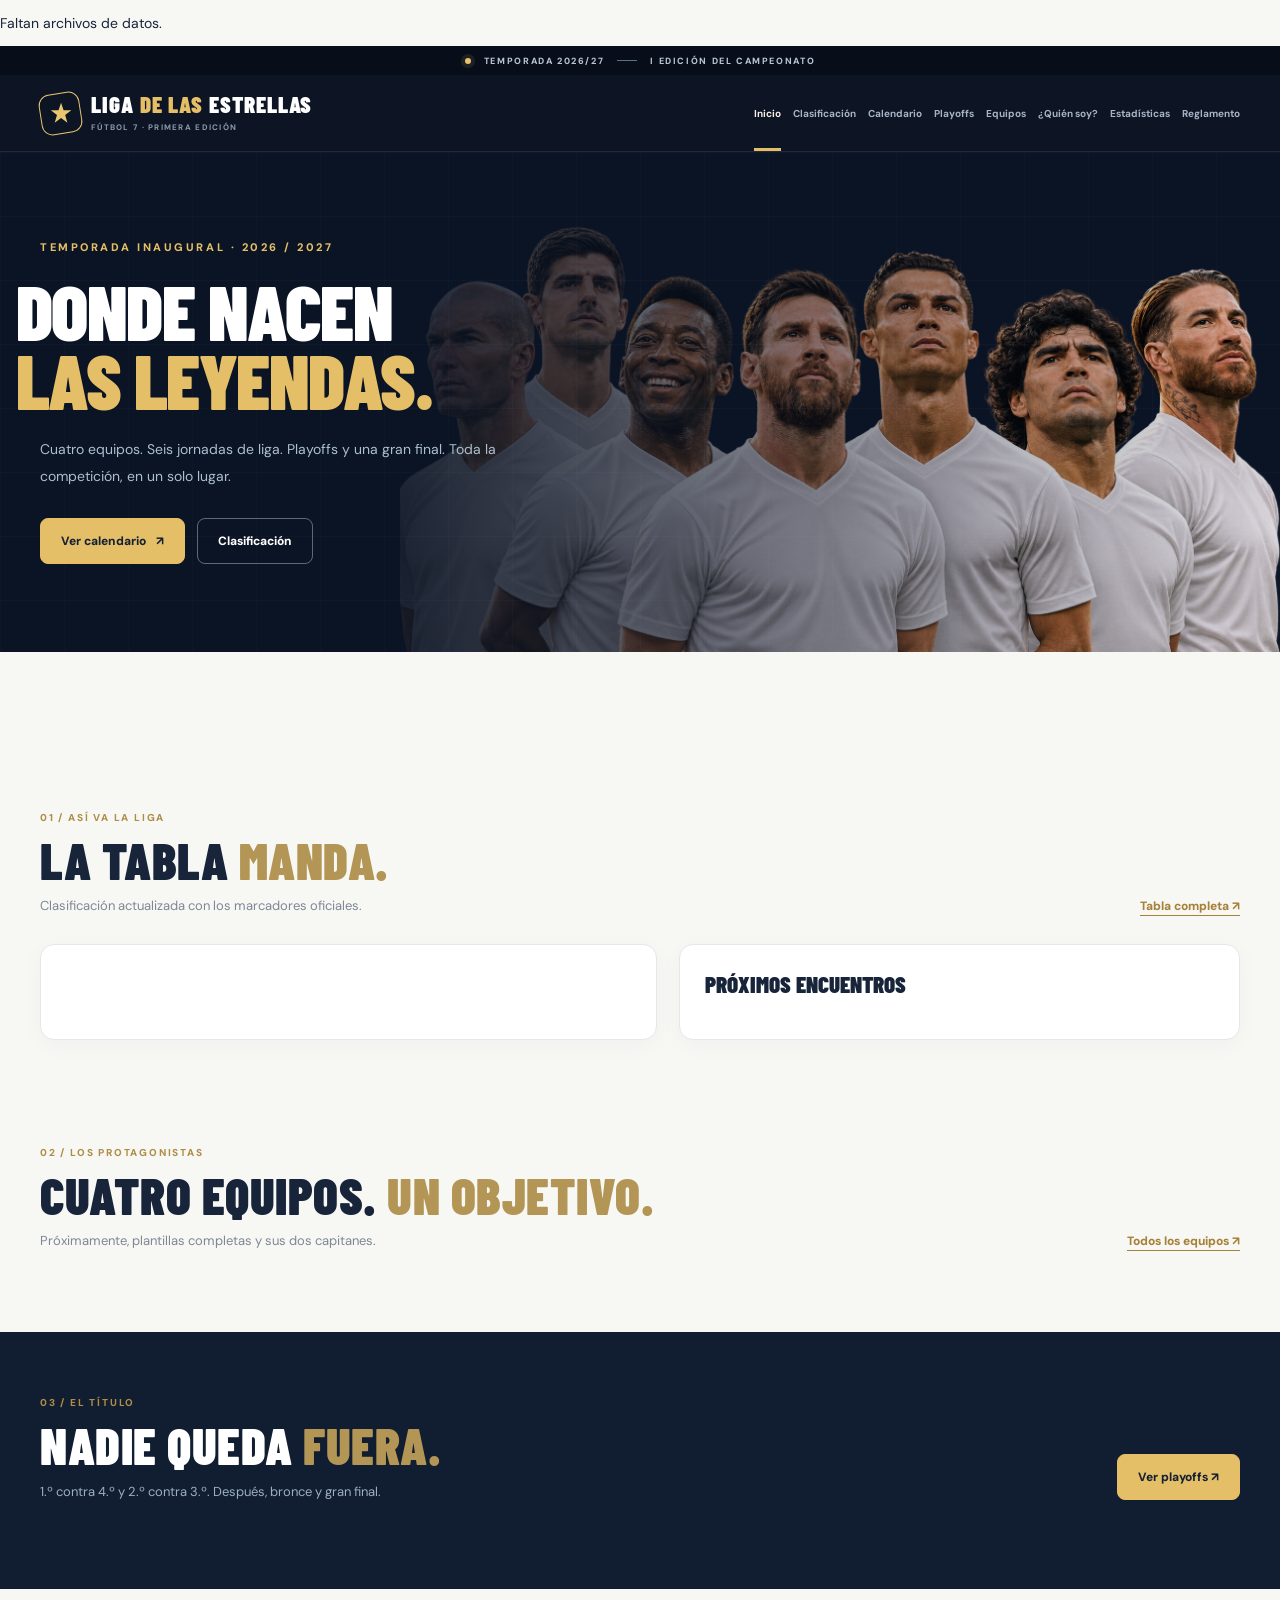
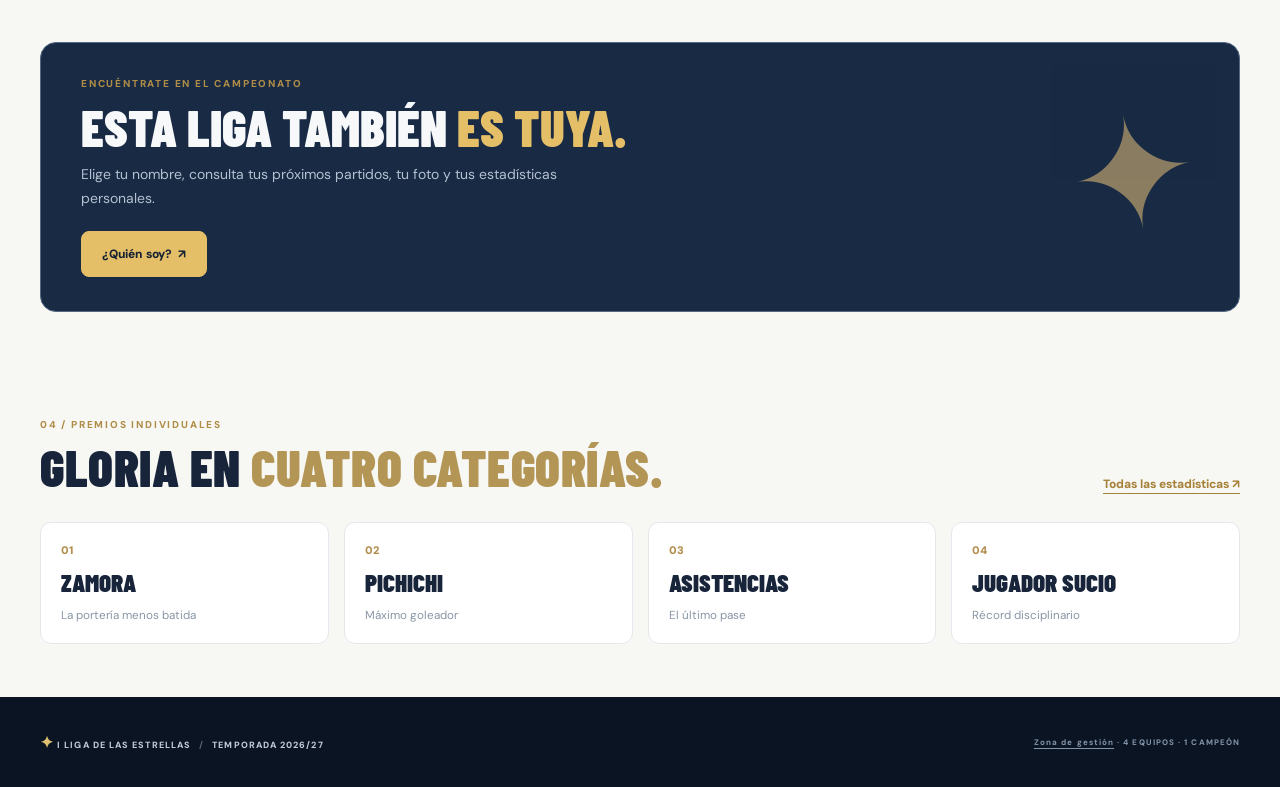
==== index.html @ 074c8b14 "Actualizar carga de datos en index.html" ====
<!doctype html>
<html lang="es">
<head>
<meta charset="utf-8"><meta name="viewport" content="width=device-width,initial-scale=1">
<meta name="theme-color" content="#0d1524">
<meta name="description" content="Web oficial de la I Liga de las Estrellas de fútbol 7. Calendario, clasificación, equipos, playoffs y estadísticas.">
<title>Inicio | I Liga de las Estrellas</title>
<link rel="icon" type="image/png" href="assets/favicon.png?v=1">
<link rel="apple-touch-icon" href="assets/favicon.png">
<link rel="preconnect" href="https://fonts.googleapis.com"><link rel="preconnect" href="https://fonts.gstatic.com" crossorigin>
<link href="https://fonts.googleapis.com/css2?family=Barlow+Condensed:wght@500;600;700;800;900&family=DM+Sans:wght@400;500;600;700;800&display=swap" rel="stylesheet">
<link rel="stylesheet" href="styles.css"><link rel="stylesheet" href="site.css">
<script src="data.js?v=datos-20261115-2" defer></script><script src="core.js" defer></script><script src="site.js" defer></script>
</head><body data-page="inicio">
<div class="announcement"><span class="pulse"></span> TEMPORADA 2026/27 <span class="announcement-line"></span> I EDICIÓN DEL CAMPEONATO</div>
<header class="site-header"><div class="container header-inner">
<a class="brand" href="index.html" aria-label="Inicio, I Liga de las Estrellas"><span class="brand-mark" aria-hidden="true"><svg viewBox="0 0 40 40"><path d="M20 3 23.9 14.2 35.8 14.5 26.3 21.7 29.8 33.4 20 26.4 10.2 33.4 13.7 21.7 4.2 14.5 16.1 14.2Z" fill="currentColor"/></svg></span><span class="brand-name">LIGA <em>DE LAS</em> ESTRELLAS<small>FÚTBOL 7 · PRIMERA EDICIÓN</small></span></a>
<nav class="nav nav-full" aria-label="Navegación principal"><a href="index.html" class="active" aria-current="page">Inicio</a><a href="liga.html">Clasificación</a><a href="calendario.html">Calendario</a><a href="playoffs.html">Playoffs</a><a href="equipos.html">Equipos</a><a href="quien-soy.html">¿Quién soy?</a><a href="estadisticas.html">Estadísticas</a><a href="reglamento.html">Reglamento</a></nav>
<button class="mobile-menu-btn" id="menu-toggle" aria-label="Abrir menú" aria-expanded="false" type="button">☰</button>
</div><nav class="mobile-menu" id="mobile-menu" aria-label="Navegación móvil"><a href="index.html">Inicio</a><a href="liga.html">Clasificación</a><a href="calendario.html">Calendario</a><a href="playoffs.html">Playoffs</a><a href="equipos.html">Equipos</a><a href="quien-soy.html">¿Quién soy?</a><a href="estadisticas.html">Estadísticas</a><a href="reglamento.html">Reglamento</a></nav></header>
<main>
<section class="home-hero"><div class="container home-hero-inner"><div class="hero-content"><div class="hero-kicker">TEMPORADA INAUGURAL · 2026 / 2027</div><h1>DONDE NACEN<br><span>LAS LEYENDAS.</span></h1><p>Cuatro equipos. Seis jornadas de liga. Playoffs y una gran final. Toda la competición, en un solo lugar.</p><div class="hero-buttons"><a class="gold-button" href="calendario.html">Ver calendario <span>↗</span></a><a class="outline-button" href="liga.html">Clasificación</a></div></div><div class="hero-crest" aria-hidden="true"><span>✦</span><small>EST. 2026</small><strong>LIGA DE LAS<br>ESTRELLAS</strong></div></div></section>
<section class="container section-block"><div class="dashboard-stats" id="home-kpis"></div></section>
<section class="container section-block"><div class="section-heading"><div><span class="section-index">01 / ASÍ VA LA LIGA</span><h2>LA TABLA <em>MANDA.</em></h2><p>Clasificación actualizada con los marcadores oficiales.</p></div><a class="text-link" href="liga.html">Tabla completa ↗</a></div><div class="duo-grid"><article class="panel"><div id="home-standings"></div></article><article class="panel"><h3 class="panel-title">PRÓXIMOS ENCUENTROS</h3><div id="home-upcoming"></div></article></div></section>
<section class="container section-block"><div class="section-heading"><div><span class="section-index">02 / LOS PROTAGONISTAS</span><h2>CUATRO EQUIPOS. <em>UN OBJETIVO.</em></h2><p>Próximamente, plantillas completas y sus dos capitanes.</p></div><a class="text-link" href="equipos.html">Todos los equipos ↗</a></div><div class="team-grid" id="home-teams"></div></section>
<section class="dark-band"><div class="container"><div class="section-heading heading-light"><div><span class="section-index">03 / EL TÍTULO</span><h2>NADIE QUEDA <em>FUERA.</em></h2><p>1.º contra 4.º y 2.º contra 3.º. Después, bronce y gran final.</p></div><a class="gold-button" href="playoffs.html">Ver playoffs ↗</a></div><div id="home-playoffs"></div></div></section>
<section class="container section-block personal-cta-section"><div class="personal-cta"><div class="personal-cta-copy"><span class="section-index">ENCUÉNTRATE EN EL CAMPEONATO</span><h2>ESTA LIGA TAMBIÉN <em>ES TUYA.</em></h2><p>Elige tu nombre, consulta tus próximos partidos, tu foto y tus estadísticas personales.</p><a class="gold-button" href="quien-soy.html">¿Quién soy? &nbsp;↗</a></div><div class="personal-cta-star" aria-hidden="true">✦</div></div></section>
<section class="container section-block"><div class="section-heading"><div><span class="section-index">04 / PREMIOS INDIVIDUALES</span><h2>GLORIA EN <em>CUATRO CATEGORÍAS.</em></h2></div><a class="text-link" href="estadisticas.html">Todas las estadísticas ↗</a></div><div class="award-teasers"><a href="estadisticas.html#premios"><span>01</span><strong>ZAMORA</strong><small>La portería menos batida</small></a><a href="estadisticas.html#premios"><span>02</span><strong>PICHICHI</strong><small>Máximo goleador</small></a><a href="estadisticas.html#premios"><span>03</span><strong>ASISTENCIAS</strong><small>El último pase</small></a><a href="estadisticas.html#premios"><span>04</span><strong>JUGADOR SUCIO</strong><small>Récord disciplinario</small></a></div></section>
</main>
<footer class="footer"><div class="container footer-content"><div><span class="footer-star">✦</span> I LIGA DE LAS ESTRELLAS <span class="footer-separator">/</span> TEMPORADA 2026/27</div><span><a href="admin.html">Zona de gestión</a> · 4 EQUIPOS · 1 CAMPEÓN</span></div></footer>
</body></html>
---- styles.css ----
:root{--night:#0d1524;--night-2:#142137;--night-3:#1a2a43;--ink:#17243a;--muted:#76829a;--gold:#e5bf67;--gold-light:#f6d98f;--paper:#f7f7f4;--line:#e4e8ed;--cyan:#6ec5d7;--red:#e47770;--purple:#9c91d9;--green:#7ad0a1;--radius:14px}
*{box-sizing:border-box}html{scroll-behavior:smooth}body{margin:0;color:var(--ink);background:var(--paper);font-family:"DM Sans",Arial, sans-serif;font-size:14px;-webkit-font-smoothing:antialiased}a{color:inherit;text-decoration:none}button{font:inherit;cursor:pointer}button:focus-visible,a:focus-visible{outline:3px solid var(--gold);outline-offset:3px}.container{width:min(1200px,calc(100% - 64px));margin-inline:auto}.announcement{background:#080e19;color:#b9c5d3;letter-spacing:.18em;font-weight:800;text-align:center;font-size:9px;height:29px;display:flex;align-items:center;justify-content:center;gap:13px}.pulse{display:inline-block;width:6px;height:6px;background:#e7c270;border-radius:50%;box-shadow:0 0 0 4px #e7c27019}.announcement-line{display:inline-block;height:1px;width:20px;background:#607084}
.site-header{background:var(--night);color:white;border-bottom:1px solid #ffffff16}.header-inner{height:76px;display:flex;align-items:center;justify-content:space-between;gap:30px}.brand{display:flex;align-items:center;gap:10px;min-width:260px}.brand-mark{height:41px;width:41px;color:#e8c76e;border:1.5px solid #e8c76e;border-radius:11px;transform:rotate(-9deg);display:grid;place-items:center}.brand-mark svg{height:26px;width:26px;transform:rotate(9deg)}.brand-name{display:block;font-family:"Barlow Condensed",Impact,sans-serif;letter-spacing:.04em;font-size:23px;line-height:.85;font-weight:900}.brand-name em{color:var(--gold);font-style:normal}.brand-name small{display:block;margin-top:8px;color:#8b9aad;font:700 8px/1 "DM Sans",sans-serif;letter-spacing:.16em}.nav{display:flex;align-items:stretch;gap:28px;height:100%}.nav a{display:flex;align-items:center;position:relative;color:#a7b4c5;font-size:12px;font-weight:700}.nav a:hover,.nav a.active{color:#f7f1e6}.nav a.active:after{content:"";height:3px;background:var(--gold);position:absolute;bottom:0;left:0;right:0}.header-season{font:800 21px "Barlow Condensed",sans-serif;letter-spacing:.035em;border:1px solid #ffffff26;padding:7px 10px;color:white}.header-season span{color:var(--gold)}
.hero{position:relative;overflow:hidden;color:white;background:radial-gradient(ellipse at 79% 24%,#24436a 0%,transparent 39%),radial-gradient(ellipse at 18% 90%,#1b334e 0%,transparent 48%),linear-gradient(130deg,#0e1828 0%,#111e32 64%,#14243c 100%)}.hero:before{content:"";position:absolute;inset:0;opacity:.13;background-image:linear-gradient(#afc1ce2c 1px,transparent 1px),linear-gradient(90deg,#afc1ce2c 1px,transparent 1px);background-size:52px 52px;mask-image:linear-gradient(90deg,transparent 10%,black 65%)}.hero:after{content:"";position:absolute;width:640px;height:640px;right:-230px;top:-270px;border-radius:50%;border:1px solid #cfd9e321;box-shadow:0 0 0 75px #cfd9e307,0 0 0 155px #cfd9e307,0 0 0 250px #cfd9e305}.hero-orbit{position:absolute;border:1px solid #ffffff10;border-radius:50%;pointer-events:none}.orbit-one{width:900px;height:900px;left:-650px;bottom:-590px}.orbit-two{width:700px;height:700px;right:-500px;bottom:-500px}.hero-inner{position:relative;z-index:1;padding-top:42px}.eyebrow{display:flex;align-items:center;gap:10px;color:#b8c5d4;letter-spacing:.19em;font-size:9px;font-weight:800}.eyebrow-stroke{width:30px;height:2px;background:var(--gold)}.hero-grid{display:grid;grid-template-columns:1fr 270px;align-items:center;gap:36px;padding:56px 0 57px}.hero-kicker{font-size:11px;font-weight:800;letter-spacing:.23em;color:var(--gold)}.hero-kicker span{padding:0 6px;color:#6e8398}.hero h1{font:900 clamp(58px,7.4vw,112px)/.87 "Barlow Condensed",Impact,sans-serif;letter-spacing:-.015em;margin:22px 0}.hero h1 span{color:var(--gold)}.hero-copy{max-width:580px;font-size:14px;line-height:1.85;color:#b3c1d0;margin:22px 0 0}.hero-emblem{display:flex;flex-direction:column;align-items:center;opacity:.93;transform:rotate(-8deg)}.emblem-outer{width:218px;height:218px;display:grid;place-items:center;border:1px solid #d6b76c6c;border-radius:50%;box-shadow:0 0 0 7px #d6b76c0c,0 0 0 14px #d6b76c0f,0 0 0 23px #d6b76c08}.emblem-inner{height:185px;width:185px;border:2px dashed #d6b76c88;border-radius:50%;display:flex;flex-direction:column;align-items:center;justify-content:center}.emblem-star{font-size:51px;color:var(--gold);line-height:1}.emblem-num{font:900 67px/.9 "Barlow Condensed",sans-serif;color:white}.emblem-label{font-size:10px;letter-spacing:.3em;color:#d9be78;font-weight:800;margin-top:12px}.emblem-sub{font:800 11px "Barlow Condensed",sans-serif;letter-spacing:.39em;color:#d9be78;margin-top:32px}.hero-bottom{border-top:1px solid #ffffff24;display:flex;gap:32px;align-items:center;padding:23px 0 28px}.hero-team-label{color:#8fa2ba;font-size:9px;letter-spacing:.16em;font-weight:800;white-space:nowrap}.team-rail{display:flex;gap:22px;flex-wrap:wrap}.team-item{display:flex;align-items:center;gap:8px;color:#dce5ed;font-weight:700;font-size:11px}.team-dot{display:flex;align-items:center;justify-content:center;width:26px;height:26px;background:#ffffff0d;color:white;border:1px solid var(--team-color);border-radius:6px;font:800 10px "Barlow Condensed",sans-serif;letter-spacing:.05em}
.filters-wrap{background:#fff;border-bottom:1px solid var(--line);box-shadow:0 8px 26px #11203b05}.filters-inner{display:flex;gap:16px;align-items:center;justify-content:space-between;min-height:87px}.filter-heading{font-size:10px;letter-spacing:.13em;font-weight:800;display:flex;align-items:center;gap:10px}.small-cross{font-size:20px;color:#c29c4e;font-weight:500}.status-tag{letter-spacing:.08em;font-size:9px;color:#227b5b;background:#e5f5ed;padding:6px 8px;border-radius:4px}.status-tag.demo{background:#fff0d2;color:#976b1c}.filter-actions{display:flex;gap:17px;align-items:center}.segmented{display:flex;padding:4px;gap:2px;background:#edf0f3;border-radius:9px}.segment{background:transparent;border:0;color:#79849a;border-radius:6px;padding:11px 13px;font-weight:800;font-size:11px;transition:.16s}.segment.selected{color:white;background:var(--night-2);box-shadow:0 3px 7px #05182c19}.segment:hover:not(.selected){color:var(--ink)}.demo-toggle{display:flex;align-items:center;gap:7px;background:white;border:1px solid #cfd6df;border-radius:8px;padding:11px 15px;color:#465570;font-weight:800;font-size:11px;white-space:nowrap}.demo-toggle[aria-pressed=true]{background:#fff3d6;border-color:#e6bc5d;color:#785510}.demo-dot{height:7px;width:7px;border:1.5px solid currentColor;border-radius:50%}.demo-toggle[aria-pressed=true] .demo-dot{background:#d5a741}
.overview{display:grid;grid-template-columns:repeat(4,minmax(0,1fr));gap:16px;margin-top:34px;margin-bottom:76px}.summary-card{height:163px;border-radius:var(--radius);background:white;border:1px solid var(--line);position:relative;padding:24px 24px 20px;box-shadow:0 6px 22px #182a4210}.summary-card:before{content:"";position:absolute;left:0;top:26px;bottom:26px;background:var(--gold);width:3px;border-radius:0 2px 2px 0}.summary-card:nth-child(2):before{background:var(--cyan)}.summary-card:nth-child(3):before{background:var(--purple)}.summary-card:nth-child(4):before{background:var(--red)}.summary-icon{position:absolute;right:21px;top:23px;color:#bac5d2;font-size:26px;font-weight:700}.summary-icon svg{width:24px;height:24px}.summary-count{font:900 61px/1 "Barlow Condensed",sans-serif;letter-spacing:-.02em;color:var(--ink);display:block}.count-total{font-size:23px;color:#bdc4ce;font-weight:600}.summary-bottom{display:flex;flex-direction:column;gap:3px;margin-top:16px}.summary-bottom strong{letter-spacing:.1em;font-size:10px}.summary-bottom span{color:#8e9aae;font-size:10px}
.awards-section{padding-bottom:83px}.section-heading{display:flex;align-items:end;justify-content:space-between;gap:20px;margin-bottom:30px}.section-index{display:block;color:#b08d47;letter-spacing:.18em;font-size:10px;font-weight:800;margin-bottom:11px}.section-heading h2{font:900 clamp(32px,4vw,53px)/.98 "Barlow Condensed",sans-serif;letter-spacing:.01em;margin:0}.section-heading h2 em{font-style:normal;color:#b39555}.section-heading p{margin:12px 0 0;color:#7e8795;font-size:13px}.heading-aside{font:800 9px "DM Sans",sans-serif;letter-spacing:.15em;color:#9ba4af;padding-bottom:3px}.heading-aside span{color:#be9c57;padding-inline:7px}.awards-grid{display:grid;grid-template-columns:repeat(4,minmax(0,1fr));gap:17px}.award-card{min-height:341px;border-radius:13px;overflow:hidden;position:relative;color:#fff;padding:23px 22px 18px;display:flex;flex-direction:column;isolation:isolate;border:1px solid #ffffff19;box-shadow:0 8px 22px #0d20331a}.award-card:after{content:"";position:absolute;right:-50px;top:13px;width:180px;height:180px;border-radius:50%;border:1px solid currentColor;opacity:.12;box-shadow:0 0 0 30px #ffffff05,0 0 0 70px #ffffff06;z-index:-1}.award-card.gold{background:linear-gradient(145deg,#182f4a,#101d32 85%);--award:#e8c678}.award-card.cyan{background:linear-gradient(145deg,#193947,#102331 85%);--award:#79d6de}.award-card.purple{background:linear-gradient(145deg,#2b2b4d,#1b2036 85%);--award:#b0a3ff}.award-card.red{background:linear-gradient(145deg,#442c37,#2d1d2c 85%);--award:#f4a58c}.award-top{display:flex;align-items:start;justify-content:space-between;gap:10px}.award-number{font:800 12px "Barlow Condensed",sans-serif;letter-spacing:.13em;color:var(--award)}.award-symbol{height:49px;width:49px;display:grid;place-items:center;border:1px solid color-mix(in srgb,var(--award) 42%,transparent);border-radius:11px;color:var(--award);background:#ffffff0b}.award-symbol svg{height:25px;width:25px}.award-name{font:900 30px/.94 "Barlow Condensed",sans-serif;letter-spacing:.03em;margin:35px 0 7px;text-transform:uppercase;max-width:200px}.award-subtitle{font-size:10px;line-height:1.55;color:#c1cedb;min-height:31px}.award-divider{height:1px;background:#ffffff2b;margin:19px 0 18px}.award-winner-overline{color:#a1b2c3;font-size:9px;letter-spacing:.16em;font-weight:800}.award-winner{font:800 24px/.98 "Barlow Condensed",sans-serif;margin:9px 0;min-height:44px;display:flex;align-items:center;overflow-wrap:anywhere}.award-winner.muted{color:#99a9b9;font-size:22px}.award-stat{display:flex;align-items:baseline;gap:7px;color:var(--award);font:900 22px "Barlow Condensed",sans-serif}.award-stat span{font:700 9px "DM Sans",sans-serif;color:#afbdca}.award-bottom{margin-top:auto;display:flex;align-items:center;justify-content:space-between;padding-top:20px;gap:10px}.award-bottom strong{font-size:9px;letter-spacing:.08em;color:#cfdae4}.award-bottom .mini-line{display:block;height:3px;width:37px;background:var(--award);border-radius:3px}.awards-note{margin-top:19px;color:#8490a1;font-size:11px;display:flex;align-items:flex-start;gap:10px;line-height:1.6}.awards-note span{color:#ac8f55;font-size:18px;line-height:.9}
.rankings-section{padding:75px 0 84px;background:#edf1f4;border-top:1px solid #e4e8ed;border-bottom:1px solid #e3e8ed}.export-button{border:1px solid #c7d0da;background:white;border-radius:9px;display:flex;align-items:center;gap:9px;padding:12px 16px;color:#233851;font-size:11px;font-weight:800;white-space:nowrap}.export-button:hover{background:#dce5ec}.export-button svg{width:17px;height:17px}.rankings-grid{display:grid;grid-template-columns:repeat(2,minmax(0,1fr));gap:20px}.ranking-card{min-height:318px;border:1px solid #dce3eb;background:white;border-radius:13px;overflow:hidden;box-shadow:0 8px 22px #2133490a}.ranking-head{padding:23px 24px 20px;display:flex;justify-content:space-between;align-items:start;gap:10px}.ranking-head h3{font:900 28px "Barlow Condensed",sans-serif;margin:0 0 7px}.ranking-head p{margin:0;color:#93a0ad;font-size:10px}.ranking-icon{width:41px;height:41px;display:grid;place-items:center;background:#f3f5f7;color:var(--accent,#c09e5b);border-radius:8px}.ranking-icon svg{height:23px;width:23px}.ranking-table{width:100%;border-collapse:collapse;table-layout:fixed}.ranking-table th{text-align:left;background:#f3f5f8;border-top:1px solid #edf0f4;border-bottom:1px solid #edf0f4;color:#9aa5b2;font-size:9px;letter-spacing:.11em;padding:12px 14px}.ranking-table th:first-child{padding-left:24px;width:47px}.ranking-table th:nth-child(2){width:52%}.ranking-table th:last-child{text-align:right;padding-right:24px;width:75px}.ranking-table td{padding:14px 10px;border-bottom:1px solid #edf1f5;font-size:11px}.ranking-table td:first-child{padding-left:24px}.ranking-table td:last-child{text-align:right;padding-right:24px;font-weight:800;font-size:12px;white-space:nowrap}.ranking-table tbody tr:last-child td{border-bottom:0}.ranking-position{font:900 21px "Barlow Condensed",sans-serif;color:#96a3b3}.ranking-table tr:first-child .ranking-position{color:#c49c4c}.player-name{font-weight:800;color:#1f3046;font-size:12px;display:block}.player-team{color:#a0a9b5;font-size:10px;margin-top:4px;display:flex;align-items:center;gap:5px}.player-team-bullet{height:5px;width:5px;border-radius:50%;background:var(--color,#c3cad3)}.empty-state{height:179px;padding:29px 20px;text-align:center;display:flex;flex-direction:column;align-items:center;justify-content:center;color:#929eaf}.empty-icon{font-size:28px;line-height:1;color:#d2d9e0;margin-bottom:13px}.empty-state strong{font-size:12px;color:#67778c}.empty-state p{max-width:310px;font-size:11px;line-height:1.6;margin:8px 0 0}.ranking-footer{background:#fafbfd;color:#a5b0be;padding:11px 24px;font-size:9px;border-top:1px solid #edf1f5;letter-spacing:.01em}.ranking-no-eligible{font-size:10px;color:#a57843}
.method-section{padding-top:78px;padding-bottom:84px}.rules-grid{display:grid;grid-template-columns:repeat(2,minmax(0,1fr));gap:16px}.rule-item{display:flex;gap:18px;background:white;border:1px solid var(--line);padding:25px 25px 23px;border-radius:12px}.rule-number{font:900 26px "Barlow Condensed",sans-serif;color:#bf9e58;flex:0 0 30px}.rule-item h3{margin:2px 0 11px;font:900 21px "Barlow Condensed",sans-serif;letter-spacing:.035em}.rule-item p{font-size:12px;line-height:1.85;color:#717f90;margin:0}.rule-item strong{color:#31445c}.method-footer{margin-top:22px;display:flex;gap:10px;align-items:start;color:#8794a6;font-size:11px;line-height:1.6}.method-icon{display:flex;justify-content:center;align-items:center;flex:0 0 19px;height:19px;border:1px solid #abb9c5;border-radius:50%;font-weight:800;color:#80909f;font-family:Georgia,serif}.footer{background:#0b1423;color:#bfccda}.footer-content{min-height:90px;display:flex;align-items:center;justify-content:space-between;gap:16px;font-size:9px;letter-spacing:.12em;font-weight:800}.footer-content>span{color:#8293a8;font-size:8px}.footer-star{color:#dec171;font-size:16px}.footer-separator{color:#546477;margin:0 5px}.toast{position:fixed;bottom:26px;right:26px;max-width:380px;background:#132338;color:white;font-size:12px;line-height:1.5;padding:14px 19px;border-radius:9px;box-shadow:0 12px 35px #06111d4d;z-index:10;opacity:0;transform:translateY(12px);pointer-events:none;transition:.2s}.toast.visible{opacity:1;transform:translateY(0)}
@media(max-width:1100px){.container{width:min(100% - 42px,1100px)}.nav{gap:17px}.header-season{display:none}.brand{min-width:220px}.hero-grid{grid-template-columns:1fr 225px}.emblem-outer{width:180px;height:180px}.emblem-inner{width:151px;height:151px}.emblem-num{font-size:53px}.hero h1{font-size:80px}.team-rail{gap:13px}.overview{gap:11px}.summary-card{padding:22px 19px}.awards-grid{gap:10px}.award-card{padding:19px 15px 18px}.award-name{font-size:26px}.award-winner{font-size:22px}}
@media(max-width:800px){.header-inner{height:67px}.brand-name{font-size:19px}.brand{min-width:0}.brand-mark{width:35px;height:35px}.nav{gap:12px}.nav a{font-size:10px}.hero-grid{grid-template-columns:1fr 140px;gap:10px}.hero h1{font-size:67px}.hero-copy{font-size:12px}.hero-emblem{opacity:.45}.emblem-outer{width:130px;height:130px}.emblem-inner{width:110px;height:110px}.emblem-star{font-size:32px}.emblem-num{font-size:42px}.emblem-sub{display:none}.hero-bottom{align-items:start;flex-direction:column;gap:13px}.filters-inner{align-items:start;flex-direction:column;padding:17px 0;gap:12px}.filter-actions{justify-content:space-between;width:100%}.overview{grid-template-columns:repeat(2,1fr);margin-bottom:58px}.awards-grid{grid-template-columns:repeat(2,1fr)}.award-card{min-height:322px;padding:23px}.award-name{font-size:30px}.awards-section{padding-bottom:64px}.rankings-section{padding:61px 0}.section-heading h2{font-size:39px}.heading-aside{display:none}}
@media(max-width:560px){.container{width:calc(100% - 30px)}.announcement{font-size:8px;letter-spacing:.12em}.nav{display:none}.header-inner{height:64px}.brand-name{font-size:20px}.hero-inner{padding-top:27px}.eyebrow{font-size:8px;letter-spacing:.1em}.hero-grid{display:block;padding:41px 0 40px}.hero-kicker{font-size:9px}.hero h1{font-size:clamp(57px,14.8vw,80px);margin:14px 0;line-height:.88}.hero-copy{max-width:345px;font-size:12px;line-height:1.8}.hero-emblem{display:none}.team-rail{display:grid;grid-template-columns:repeat(2,1fr);gap:12px 14px;width:100%}.team-item{font-size:10px}.hero-bottom{padding:17px 0 22px}.filters-inner{min-height:auto}.filter-heading{font-size:9px}.filter-actions{align-items:stretch;flex-wrap:wrap;gap:8px}.segmented{flex:1}.segment{flex:1;font-size:9px;padding:10px 7px}.demo-toggle{padding:9px 12px;font-size:10px}.overview{margin-top:20px;margin-bottom:57px;gap:9px}.summary-card{height:133px;padding:18px 17px}.summary-card:before{top:19px;bottom:19px}.summary-count{font-size:49px}.count-total{font-size:19px}.summary-icon{right:14px;top:17px;font-size:21px}.summary-icon svg{height:20px;width:20px}.summary-bottom{margin-top:13px}.summary-bottom strong{font-size:9px}.summary-bottom span{font-size:9px}.section-heading{margin-bottom:23px}.section-heading h2{font-size:36px}.section-heading p{font-size:11px;line-height:1.5}.awards-grid{gap:11px}.award-card{padding:17px 15px 15px;min-height:310px}.award-symbol{width:39px;height:39px}.award-symbol svg{width:20px;height:20px}.award-name{font-size:25px;margin:30px 0 8px}.award-subtitle{font-size:9px;min-height:39px}.award-divider{margin:14px 0 14px}.award-winner{font-size:20px}.award-winner.muted{font-size:18px}.award-bottom{padding-top:12px}.award-bottom strong{font-size:8px}.award-stat{font-size:21px}.rankings-grid{grid-template-columns:1fr;gap:14px}.rankings-section .section-heading{align-items:start;flex-direction:column;gap:14px}.ranking-card{min-height:290px}.ranking-head{padding:20px}.ranking-table td:first-child,.ranking-table th:first-child{padding-left:15px}.ranking-table td:last-child,.ranking-table th:last-child{padding-right:15px}.rules-grid{grid-template-columns:1fr;gap:10px}.rule-item{padding:19px;gap:13px}.method-section{padding-top:59px;padding-bottom:65px}.footer-content{flex-direction:column;justify-content:center;min-height:95px;gap:7px;text-align:center}.footer-content>span{font-size:7px}.toast{left:15px;right:15px;bottom:15px;max-width:none}}
@media(prefers-reduced-motion:reduce){*,*:before,*:after{scroll-behavior:auto!important;transition:none!important}}
---- site.css ----
/* Site-wide pages for the I Liga de las Estrellas */
.nav-full{gap:17px}.nav-full a{font-size:10.5px;white-space:nowrap}.brand{min-width:245px}.site-header{position:relative;z-index:20}.mobile-menu-btn{display:none;border:1px solid #ffffff35;color:white;background:transparent;border-radius:7px;padding:7px 11px;font-size:22px}.mobile-menu{display:none;background:#101d31;border-top:1px solid #ffffff23}.mobile-menu.open{display:grid;grid-template-columns:repeat(2,1fr);gap:0}.mobile-menu a{color:#dbe6f0;padding:14px 20px;border-bottom:1px solid #ffffff1b;font-weight:700}.mobile-menu a:hover{background:#20314d}
.home-hero{background:radial-gradient(circle at 84% 20%,#30496f,transparent 35%),linear-gradient(125deg,#0b1424,#172943);color:white;overflow:hidden;position:relative}.home-hero:after{content:"";position:absolute;inset:0;opacity:.13;background-image:linear-gradient(#bdcee233 1px,transparent 1px),linear-gradient(90deg,#bdcee233 1px,transparent 1px);background-size:64px 64px;pointer-events:none}.home-hero-inner{position:relative;z-index:1;min-height:395px;display:flex;align-items:center;justify-content:space-between;gap:42px;padding-block:55px}.hero-content h1{font:900 clamp(52px,6vw,94px)/.9 "Barlow Condensed",Impact,sans-serif;margin:22px 0;letter-spacing:-.02em}.hero-content h1 span{color:var(--gold)}.hero-content p{max-width:490px;color:#adbfce;line-height:1.9}.hero-buttons{display:flex;flex-wrap:wrap;gap:12px;margin-top:29px}.gold-button,.outline-button{display:inline-flex;align-items:center;justify-content:center;gap:10px;border-radius:8px;padding:14px 20px;background:var(--gold);border:1px solid var(--gold);color:#142033;font-weight:800;font-size:12px;text-align:center}.gold-button:hover{background:#f4d685}.outline-button{background:transparent;color:white;border-color:#ffffff5b}.outline-button:hover{background:#ffffff15}.outline-dark{color:#2a3a50;border-color:#bcc7d2}.hero-crest{width:230px;height:230px;border-radius:50%;border:2px solid #e4c77d8c;box-shadow:0 0 0 14px #e4c77d10,0 0 0 40px #e4c77d09;flex-shrink:0;display:flex;flex-direction:column;align-items:center;justify-content:center;text-align:center;transform:rotate(-7deg)}.hero-crest span{font-size:70px;color:var(--gold);line-height:1}.hero-crest small{color:#b6c3d1;font-size:9px;letter-spacing:.24em}.hero-crest strong{font:900 27px/.95 "Barlow Condensed",sans-serif;color:#faf7ef;margin-top:8px}
.section-block{padding-block:53px}.section-subblock{margin-top:25px}.dashboard-stats{display:grid;grid-template-columns:repeat(4,1fr);gap:14px}.metric{padding:21px 22px;background:white;border:1px solid var(--line);border-radius:13px;box-shadow:0 4px 18px #182a4210;min-height:111px}.metric b{display:block;font:900 42px "Barlow Condensed",sans-serif}.metric span{font-size:10px;letter-spacing:.08em;font-weight:800;color:#788699}.duo-grid{display:grid;grid-template-columns:1.1fr 1fr;gap:22px}.panel{background:#fff;border-radius:14px;padding:25px;border:1px solid var(--line);box-shadow:0 5px 25px #17263a08;min-width:0}.panel h2{font:900 26px "Barlow Condensed",sans-serif;letter-spacing:.025em;margin:0 0 18px}.panel-title{font:900 23px "Barlow Condensed",sans-serif;margin:0 0 16px}.panel-title-row{display:flex;align-items:center;justify-content:space-between;gap:16px}.pill{display:inline-flex;border-radius:20px;background:#f3e9d1;color:#81622e;padding:8px 13px;font-size:10px;font-weight:800}.text-link{font-size:12px;color:#a68138;text-decoration:underline;text-underline-offset:5px;font-weight:800;white-space:nowrap}.text-link:hover{color:#795d27}.table-scroll{overflow-x:auto}.league-table{width:100%;border-collapse:collapse;min-width:540px}.league-table th{text-align:right;color:#8796a9;white-space:nowrap;font-size:10px;letter-spacing:.05em;padding:13px 9px;background:#f0f3f6}.league-table th:first-child,.league-table td:first-child{text-align:left;padding-left:13px}.league-table th:nth-child(2),.league-table td:nth-child(2){text-align:left}.league-table td{border-bottom:1px solid #e9edf1;text-align:right;padding:17px 9px;font-weight:700;font-size:12px}.league-table tr:last-child td{border-bottom:0}.league-table td:last-child{font-size:15px;color:#a7833e;font-weight:900}.league-table .team-title{display:flex;align-items:center;gap:10px;white-space:nowrap}.pos-chip{display:inline-flex;width:22px;height:24px;align-items:center;justify-content:center;background:#f0f2f4;border-radius:5px;color:#65758a}.pos-chip.top{background:#f2e5c9;color:#80652d}.team-emblem{background:#f7f9fb;color:var(--team);border:2px solid var(--team);display:inline-flex;align-items:center;justify-content:center;border-radius:9px;width:42px;height:42px;font:900 13px "Barlow Condensed",sans-serif;flex-shrink:0;letter-spacing:.04em}.team-emblem.big{width:70px;height:70px;font-size:19px;border-radius:15px}.small-note{font-size:11px;line-height:1.65;color:#7d8999}.item-line{display:flex;align-items:center;justify-content:space-between;gap:15px;padding:14px 0;border-bottom:1px solid #e9edf1}.item-line:last-child{border:0}.team-pair{display:flex;align-items:center;gap:8px;flex-wrap:wrap}.mini-score{font:900 20px "Barlow Condensed",sans-serif;white-space:nowrap}.muted{color:#8a96a4}.tag{font:800 9px "DM Sans",sans-serif;letter-spacing:.08em;text-transform:uppercase;color:#80612a;background:#f3ebd8;border-radius:5px;padding:6px 8px}.info-stack{line-height:1.75;color:#546176}.team-grid{display:grid;grid-template-columns:repeat(4,minmax(0,1fr));gap:17px}.team-grid.full{grid-template-columns:repeat(2,minmax(0,1fr));gap:23px}.team-card{border-radius:13px;background:white;border:1px solid var(--line);padding:22px;box-shadow:0 5px 17px #1220390c;display:flex;flex-direction:column;gap:10px;min-width:0}.team-card .team-name{font:900 26px/.98 "Barlow Condensed",sans-serif;margin:8px 0 0}.team-card .team-subtitle{font-size:11px;color:#8190a2}.team-card .team-color{height:4px;background:var(--team);border-radius:9px}.team-card .captain-list{margin-top:10px;display:grid;gap:7px;color:#53647c;font-size:12px}.team-card .captain-list strong{color:#26374b}.team-card .roster{margin-top:14px;border-top:1px solid #eef1f5;padding-top:10px}.team-card .roster h3{font:800 11px "DM Sans",sans-serif;letter-spacing:.09em}.team-card .roster ul{padding-left:17px;line-height:1.75;font-size:11px;color:#5f6f81}.team-card .team-foot{margin-top:auto;padding-top:10px;font-size:11px;color:#8190a2}.dark-band{background:#111d30;color:#f3f6fa;padding-block:64px}.heading-light h2{color:white}.heading-light p{color:#9bafc5}.dark-band .section-heading{margin-bottom:25px}.award-teasers{display:grid;grid-template-columns:repeat(4,1fr);gap:15px}.award-teasers a{background:white;border:1px solid var(--line);padding:20px;border-radius:11px;display:flex;flex-direction:column;gap:10px}.award-teasers a:hover{transform:translateY(-2px);box-shadow:0 8px 20px #1523391d}.award-teasers span{color:#b38f4f;font-weight:900;font-size:11px}.award-teasers strong{font:900 25px "Barlow Condensed",sans-serif}.award-teasers small{color:#8996a6}
.page-hero{color:#f7f8fa;background:radial-gradient(circle at 85% 35%,#223d62,transparent 42%),#101b2d;padding:52px 0 62px}.page-hero h1{font:900 clamp(48px,6vw,80px)/.93 "Barlow Condensed",sans-serif;margin:14px 0 16px}.page-hero h1 em{font-style:normal;color:var(--gold)}.page-hero p{max-width:655px;color:#abbacc;line-height:1.7}.overline{color:#b89755;font-size:10px;font-weight:900;letter-spacing:.13em}.rules-content{display:grid;grid-template-columns:repeat(2,1fr);gap:20px}.rules-content .panel{line-height:1.8}.rules-content .panel p{color:#5d6a7d}.info-card{background:#e8eef3;border:1px solid #d7e1e9;border-radius:13px;margin-top:24px;padding:22px 25px}.info-card h3{margin:0 0 9px;font:900 23px "Barlow Condensed",sans-serif}.info-card p{margin:0;color:#5c6e83;line-height:1.8}.phase-tabs{display:flex;flex-wrap:wrap;gap:8px;margin-bottom:24px}.tab-button{background:white;border:1px solid #d4dde6;color:#667589;border-radius:8px;font-size:11px;font-weight:800;padding:11px 16px}.tab-button.active{background:#172b45;color:white;border-color:#172b45}.fixtures-grid{display:grid;grid-template-columns:repeat(2,1fr);gap:20px}.fixture-card{background:white;border-radius:13px;border:1px solid var(--line);overflow:hidden}.fixture-header{padding:17px 22px;background:#17273f;color:white;display:flex;align-items:center;justify-content:space-between;gap:10px}.fixture-header strong{font:900 23px "Barlow Condensed",sans-serif}.fixture-header small{color:#c0cde0;font-size:10px}.fixture-body{padding:8px 22px}.fixture-match{display:grid;grid-template-columns:60px 1fr 60px 1fr;align-items:center;gap:8px;padding:18px 0;border-bottom:1px solid #e9edf2}.fixture-match:last-child{border:0}.fixture-match time{font-size:11px;color:#7f8da0}.fixture-match .fixture-local{text-align:right}.fixture-match .fixture-visitor{text-align:left}.fixture-match .fixture-score{text-align:center;border-radius:7px;background:#eff2f6;font:900 18px "Barlow Condensed",sans-serif;padding:8px 3px;white-space:nowrap}.fixture-match .fixture-score.played{background:#e9e0cc;color:#72562a}.fixture-team{font-size:12px;font-weight:800;overflow-wrap:anywhere}.winter-notice{margin-top:20px;padding:17px;background:#e9eef4;border-radius:10px;color:#52647b;line-height:1.6}.playoff-bracket{display:grid;grid-template-columns:1fr 1fr;gap:19px}.bracket-col{display:flex;flex-direction:column;gap:17px}.bracket-label{font:900 20px "Barlow Condensed",sans-serif;color:#9e8046;letter-spacing:.08em}.bracket-match{background:#fff;border:1px solid var(--line);border-radius:12px;overflow:hidden}.bracket-match .match-label{background:#192a43;color:#d0def0;padding:12px 18px;font-weight:800;font-size:11px;letter-spacing:.08em}.bracket-match .bracket-team{display:flex;align-items:center;justify-content:space-between;gap:12px;padding:15px 20px;border-bottom:1px solid #e7ecf0;font-size:13px;font-weight:700}.bracket-match .bracket-team:last-of-type{border:0}.bracket-match .bracket-team.won{background:#f9f2df;color:#74531d}.bracket-team b{font:900 24px "Barlow Condensed",sans-serif}.bracket-info{display:block;color:#8794a5;font-size:10px;background:#fafbfc;padding:10px 19px}.playoffs-progress{margin-bottom:23px;color:#5c6e83}.playoff-bracket .bracket-col:nth-child(2){padding-top:44px}.admin-warning{border-left:4px solid #bf9c50;background:#fff9ec;padding:18px 23px;margin-bottom:24px;line-height:1.7;color:#5a4b35}.admin-layout{display:grid;grid-template-columns:245px 1fr;align-items:start;gap:22px}.admin-sidebar{display:flex;flex-direction:column;gap:8px;position:sticky;top:18px}.admin-tab{border:1px solid #dde2e9;background:white;color:#54677e;border-radius:9px;text-align:left;padding:16px;font-size:12px;font-weight:800}.admin-tab.active{background:#17283f;color:white}.admin-dirty{font-size:11px;color:#82612b;padding:15px}.hidden{display:none!important}.admin-main .panel{margin-bottom:20px}.form-grid{display:grid;grid-template-columns:repeat(2,minmax(0,1fr));gap:14px;align-items:end}.form-field{display:flex;flex-direction:column;gap:7px;font-size:11px;font-weight:800;color:#4f6175}.form-field input,.form-field select,.form-field textarea,select,input[type=text],input[type=number],input[type=date],input[type=time]{font:inherit;color:#1a293b;border:1px solid #cbd5e0;border-radius:8px;padding:11px;background:#fff;width:100%;min-width:0}.form-field input:focus,.form-field select:focus{border-color:#bb9650;outline:1px solid #bb9650}.form-check{display:flex;gap:9px;align-items:center;font-weight:700;color:#51647b}.score-fields{display:grid;grid-template-columns:1fr 130px 130px 1fr;gap:14px;align-items:end}.form-section{margin-top:23px;padding-top:21px;border-top:1px solid #e5ebf1}.form-section h3{font:900 21px "Barlow Condensed",sans-serif;margin:0 0 13px}.admin-buttons{display:flex;flex-wrap:wrap;gap:10px;margin-top:20px}.admin-steps{background:#f4f6f8;border-radius:10px;margin-top:23px;padding:20px}.admin-steps p{margin:7px 0;font-size:12px;color:#52647a;line-height:1.7}.admin-player-row,.admin-team-row{display:flex;align-items:center;gap:14px;padding:14px 0;border-bottom:1px solid #e8edf2}.admin-player-row>*:first-child{flex:1}.admin-team-row{display:grid;grid-template-columns:1fr 1fr 100px 75px;gap:14px}.danger-btn,.minor-btn{border:1px solid #d3dce5;background:white;color:#536a7e;border-radius:8px;padding:9px 12px;font-size:11px;font-weight:800}.danger-btn{color:#a64c50;border-color:#efd7d7}.event-line{display:grid;grid-template-columns:110px 1fr 1fr auto;align-items:end;gap:9px;padding:11px 0;border-bottom:1px solid #edf1f4}.event-line select{font-size:11px}.roster-selector{display:grid;grid-template-columns:repeat(2,1fr);gap:8px}.roster-selector label{font-size:11px;color:#56667c}.admin-saving{margin-top:22px;padding-top:15px;border-top:1px solid #e5ebf1}.admin-saving .gold-button{width:100%}.empty-note{color:#8291a2;font-size:12px;line-height:1.75}.footer a{text-decoration:underline;text-underline-offset:3px}
@media(max-width:1130px){.header-inner{gap:15px}.nav-full{gap:10px}.nav-full a{font-size:9px}.brand{min-width:215px}.brand-name{font-size:21px}}
@media(max-width:950px){.nav-full{display:none}.mobile-menu-btn{display:block;margin-left:auto}.brand{min-width:0}.team-grid{grid-template-columns:repeat(2,1fr)}}
@media(max-width:700px){.home-hero-inner{min-height:0;padding-block:58px}.hero-crest{display:none}.hero-content h1{font-size:clamp(56px,12vw,86px)}.dashboard-stats{grid-template-columns:repeat(2,1fr);gap:10px}.metric{padding:15px;min-height:90px}.metric b{font-size:35px}.duo-grid,.fixtures-grid,.playoff-bracket,.team-grid.full,.rules-content,.admin-layout{grid-template-columns:1fr}.section-block{padding-block:35px}.team-grid{grid-template-columns:repeat(2,1fr)}.award-teasers{grid-template-columns:repeat(2,1fr)}.playoff-bracket .bracket-col:nth-child(2){padding-top:0}.admin-sidebar{position:static;display:grid;grid-template-columns:repeat(2,1fr)}.admin-dirty{grid-column:1/-1}.form-grid{grid-template-columns:1fr 1fr}.score-fields{grid-template-columns:1fr 1fr}.event-line{grid-template-columns:1fr 1fr}.admin-team-row{grid-template-columns:1fr 1fr}.fixture-match{grid-template-columns:45px 1fr 53px 1fr;gap:5px}.fixture-body{padding:7px 13px}.fixture-team{font-size:10px}.page-hero{padding-block:40px}.page-hero h1{font-size:clamp(44px,11vw,65px)}}
@media(max-width:430px){.container{width:calc(100% - 28px)}.team-grid{grid-template-columns:1fr}.form-grid{grid-template-columns:1fr}.award-teasers{grid-template-columns:repeat(2,1fr)}.admin-sidebar{grid-template-columns:1fr}.admin-team-row{grid-template-columns:1fr}.section-heading{align-items:start;flex-direction:column}.hero-content h1{font-size:55px}}

.team-emblem.real{background:#eef0ef;overflow:hidden;border-color:#d8dde3}.team-emblem.real img{width:100%;height:100%;display:block;object-fit:cover}
#home-standings{overflow-x:auto;max-width:100%}
.bracket-match .bracket-team{color:#203149}
.dark-band .bracket-info{color:#76869b}
@media(max-width:700px){.award-teasers{grid-template-columns:repeat(2,minmax(0,1fr))}.award-teasers a{min-width:0;overflow-wrap:anywhere;padding:16px}.award-teasers strong{font-size:21px}}

/* Who-am-I navigation + player photos (v2) */
.nav-full{gap:12px}.nav-full a{font-size:10px}.brand{min-width:225px}
.visually-hidden{position:absolute!important;width:1px;height:1px;padding:0;margin:-1px;overflow:hidden;clip:rect(0,0,0,0);white-space:nowrap;border:0}
.photo-field-help{font-size:10px;line-height:1.5;color:#778a9e;font-weight:500}
.admin-player-row{flex-wrap:wrap;gap:10px}.admin-player-details{display:flex;align-items:center;flex:1;gap:12px;min-width:170px}.admin-avatar{width:45px;height:45px;border-radius:12px;background:#e7edf3;color:#405573;font:900 17px "Barlow Condensed",sans-serif;display:grid;place-items:center;overflow:hidden;flex-shrink:0}.admin-avatar img{width:100%;height:100%;object-fit:cover}.admin-player-name{min-width:0}.admin-player-actions{display:flex;gap:8px;align-items:center;flex-wrap:wrap}.admin-player-actions button{font-size:11px}.photo-button{background:#eef2f7;border:1px solid #c8d5e3;border-radius:6px;color:#2d425b;font-weight:800;padding:8px 10px;cursor:pointer}.photo-button:hover{background:#e2e9f1}
.team-roster-grid{display:grid;grid-template-columns:repeat(2,minmax(0,1fr));gap:8px;margin-top:10px}.team-player-link{display:flex;align-items:center;gap:9px;padding:9px;background:#f4f6f9;border:1px solid #e5ebf1;border-radius:10px;min-width:0}.team-player-link:hover{border-color:#d0ad6a;background:#fffaf0}.team-player-link strong{display:block;color:#20324a;font-size:11px;overflow-wrap:anywhere}.team-player-link small{font-size:10px;display:block;color:#718198;margin-top:4px}.team-player-photo{width:42px;height:42px;border-radius:9px;overflow:hidden;background:#e0e7f0;color:#3b5272;font:900 16px "Barlow Condensed",sans-serif;display:grid;place-items:center;flex:none}.team-player-photo img{width:100%;height:100%;object-fit:cover}
.personal-cta{display:flex;justify-content:space-between;align-items:center;background:#182a44;padding:34px 40px;border:1px solid #536985;border-radius:16px;gap:24px;color:#f7f8fa;overflow:hidden}.personal-cta-copy{max-width:650px;position:relative;z-index:1}.personal-cta h2{font:900 clamp(34px,4vw,56px)/1 "Barlow Condensed",sans-serif;margin:11px 0}.personal-cta em{color:var(--gold);font-style:normal}.personal-cta p{color:#b4c1d1;line-height:1.7;max-width:490px;margin:0 0 21px}.personal-cta-star{font-size:155px;color:#d7b574;line-height:1;opacity:.6;transform:rotate(-10deg)}
@media(max-width:700px){.team-roster-grid{grid-template-columns:1fr}.personal-cta{padding:27px}.personal-cta-star{display:none}}

/* PORTADA - LEYENDAS DEL FUTBOL */

.home-hero {
  background-color: #0b1424;
  background-image:
    linear-gradient(
      90deg,
      #0b1424 0%,
      rgba(11,20,36,.94) 30%,
      rgba(11,20,36,.30) 78%,
      rgba(11,20,36,.10) 100%
    ),
    url("assets/leyendas.png");
  background-position: center, right bottom;
  background-repeat: no-repeat;
  background-size: cover, auto 100%;
}

.home-hero-inner {
  min-height: 500px;
}

.home-hero .hero-crest {
  display: none;
}

/* ADAPTACIÓN PARA TELÉFONOS */

@media (max-width: 700px) {
  .home-hero {
    background-image:
      linear-gradient(
        180deg,
        #0b1424 0%,
        rgba(11,20,36,.94) 45%,
        rgba(11,20,36,.05) 100%
      ),
      url("assets/leyendas.png");
    background-position: center, center bottom;
    background-size: cover, 110% auto;
  }

  .home-hero-inner {
    min-height: 660px;
    align-items: flex-start;
    padding: 40px 0 240px;
  }
}


.home-hero {
  --leyendas-image: url("./assets/Leyendas%20del%20fu%CC%81tbol%20en%20blanco.png");
  background-image: linear-gradient(90deg, #0b1424 0%, rgba(11,20,36,.94) 30%, rgba(11,20,36,.30) 78%, rgba(11,20,36,.10) 100%), var(--leyendas-image);
}

@media (max-width: 700px) {
  .home-hero {
    background-image: linear-gradient(180deg, #0b1424 0%, rgba(11,20,36,.94) 45%, rgba(11,20,36,.05) 100%), var(--leyendas-image);
    background-size: cover, 100% auto;
  }
}


@media (min-width: 701px) {
  .home-hero { background-size: cover, auto 88%; background-position: center, right bottom; }
  .home-hero .hero-content h1 { transform: translateX(-24px); }
}


/* Imagen de fondo del Trofeo Zamora */
body[data-page="estadisticas"] .award-card:first-child {
  background-image: linear-gradient(90deg, rgba(11,20,36,.96) 0%, rgba(11,20,36,.90) 48%, rgba(11,20,36,.15) 100%), url("assets/zamora-sin-fondo.png");
  background-repeat: no-repeat;
  background-position: center, right bottom;
  background-size: cover, auto 100%;
}

@media (max-width: 700px) {
  body[data-page="estadisticas"] .award-card:first-child {
    background-size: cover, auto 90%;
  }
}


body[data-page="estadisticas"] .award-card:first-child {
  background-image: linear-gradient(90deg, rgba(11,20,36,.97) 0%, rgba(11,20,36,.90) 43%, rgba(11,20,36,.45) 100%), url("assets/zamora-sin-fondo.png");
  background-size: cover, auto 76%;
  background-position: center, right bottom;
}

@media (max-width: 700px) {
  body[data-page="estadisticas"] .award-card:first-child {
    background-size: cover, auto 70%;
  }
}


/* Ajuste de posición y visibilidad del portero Zamora */
body[data-page="estadisticas"] .award-card:first-child {
  background-color: #17263d;
  background-image: linear-gradient(90deg, rgba(11,20,36,.88) 0%, rgba(11,20,36,.68) 45%, rgba(11,20,36,.22) 100%), url("assets/zamora-sin-fondo.png");
  background-position: center, calc(100% + 95px) calc(100% - 30px);
}


/* Fondo del premio Pichichi */
body[data-page="estadisticas"] .award-card:nth-child(2) {
  background-color: #172a38;
  background-image: linear-gradient(90deg, rgba(10,27,42,.88) 0%, rgba(10,27,42,.67) 48%, rgba(10,27,42,.18) 100%), url("assets/pichichi-sin-fondo.png");
  background-repeat: no-repeat;
  background-size: cover, auto 92%;
  background-position: center, calc(100% + 14px) bottom;
}
@media (max-width: 700px) {
  body[data-page="estadisticas"] .award-card:nth-child(2) {
    background-size: cover, auto 88%;
    background-position: center, calc(100% + 10px) bottom;
  }
}


/* Más presencia para Pichichi y fondo Playmaker */
body[data-page="estadisticas"] .award-card:nth-child(2) {
  background-image: linear-gradient(90deg, rgba(10,27,42,.76) 0%, rgba(10,27,42,.43) 48%, rgba(10,27,42,.07) 100%), url("assets/pichichi-sin-fondo.png");
  background-size: cover, auto 115%;
  background-position: center, calc(100% + 25px) bottom;
}
body[data-page="estadisticas"] .award-card:nth-child(3) {
  background-color: #24243c;
  background-image: linear-gradient(90deg, rgba(20,18,39,.91) 0%, rgba(20,18,39,.64) 50%, rgba(20,18,39,.28) 100%), url("assets/playmaker-original.png");
  background-repeat: no-repeat;
  background-size: cover, auto 118%;
  background-position: center, 42% bottom;
}
@media (max-width: 700px) {
  body[data-page="estadisticas"] .award-card:nth-child(2) {
    background-size: cover, auto 108%;
    background-position: center, calc(100% + 20px) bottom;
  }
  body[data-page="estadisticas"] .award-card:nth-child(3) {
    background-size: cover, auto 112%;
    background-position: center, 42% bottom;
  }
}


/* Encuadre final de las fotografías de premios */
body[data-page="estadisticas"] .award-card:nth-child(2) {
  background-position: center, calc(100% + 25px) 24px;
}
body[data-page="estadisticas"] .award-card:nth-child(3) {
  background-size: cover, auto 95%;
  background-position: center, 42% 14px;
}
@media (max-width: 700px) {
  body[data-page="estadisticas"] .award-card:nth-child(2) {
    background-position: center, calc(100% + 20px) 20px;
  }
  body[data-page="estadisticas"] .award-card:nth-child(3) {
    background-size: cover, auto 94%;
    background-position: center, 42% 14px;
  }
}

body[data-page="estadisticas"] .award-card:nth-child(3) { background-position: center, 25% 14px; }
@media (max-width: 700px) { body[data-page="estadisticas"] .award-card:nth-child(3) { background-position: center, 25% 14px; } }


/* Fotografías completas en Zamora y Pichichi */
body[data-page="estadisticas"] .award-card:first-child {
  background-image: linear-gradient(90deg, rgba(11,20,36,.90) 0%, rgba(11,20,36,.64) 50%, rgba(11,20,36,.28) 100%), url("assets/zamora-original.png");
  background-repeat: no-repeat;
  background-size: cover, auto 100%;
  background-position: center, 52% center;
}
body[data-page="estadisticas"] .award-card:nth-child(2) {
  background-image: linear-gradient(90deg, rgba(10,27,42,.90) 0%, rgba(10,27,42,.64) 50%, rgba(10,27,42,.28) 100%), url("assets/pichichi-original.png");
  background-repeat: no-repeat;
  background-size: cover, auto 100%;
  background-position: center, 51% center;
}
@media (max-width: 700px) {
  body[data-page="estadisticas"] .award-card:first-child { background-size: cover, auto 100%; background-position: center, 52% center; }
  body[data-page="estadisticas"] .award-card:nth-child(2) { background-size: cover, auto 100%; background-position: center, 51% center; }
}


/* Premios: fotografías un 10 % más visibles y fondo Carnicero */
body[data-page="estadisticas"] .award-card:first-child {
  background-image: linear-gradient(90deg, rgba(11,20,36,.80) 0%, rgba(11,20,36,.54) 50%, rgba(11,20,36,.18) 100%), url("assets/zamora-original.png");
}
body[data-page="estadisticas"] .award-card:nth-child(2) {
  background-image: linear-gradient(90deg, rgba(10,27,42,.80) 0%, rgba(10,27,42,.54) 50%, rgba(10,27,42,.18) 100%), url("assets/pichichi-original.png");
}
body[data-page="estadisticas"] .award-card:nth-child(3) {
  background-image: linear-gradient(90deg, rgba(20,18,39,.81) 0%, rgba(20,18,39,.54) 50%, rgba(20,18,39,.18) 100%), url("assets/playmaker-original.png");
}
body[data-page="estadisticas"] .award-card:nth-child(4) {
  background-color: #30202b;
  background-image: linear-gradient(90deg, rgba(37,18,31,.80) 0%, rgba(37,18,31,.54) 50%, rgba(37,18,31,.18) 100%), url("assets/carnicero-original.png");
  background-repeat: no-repeat;
  background-size: cover, auto 100%;
  background-position: center, 51% center;
}
@media (max-width: 700px) {
  body[data-page="estadisticas"] .award-card:nth-child(4) {
    background-size: cover, auto 100%;
    background-position: center, 51% center;
  }
}


/* FONDO DE REGLAMENTO SIN MOVER EL TEXTO */

body[data-page="reglamento"] .page-hero {
  background-color: #0b1927;

  background-image:
    linear-gradient(
      90deg,
      rgba(11,25,39,.96) 0%,
      rgba(11,25,39,.72) 40%,
      rgba(11,25,39,0) 80%
    ),
    url("assets/fondo-reglamento-tebas.png");

  background-size: 100% 100%, auto 100%;
  background-position: center, right center;
  background-repeat: no-repeat;
}

/* VERSIÓN MÓVIL */

@media (max-width: 700px) {
  body[data-page="reglamento"] .page-hero {
    background-size: 100% 100%, auto 65%;
    background-position: center, right bottom;
  }
}

/* Móvil: mostrar completos a los protagonistas sin desplazar el texto */
@media (max-width: 700px) {
  body[data-page="reglamento"] .page-hero {
    padding-bottom: 205px;
    background-image: linear-gradient(180deg, rgba(11,25,39,.98) 0%, rgba(11,25,39,.96) 55%, rgba(11,25,39,.32) 100%), url("assets/fondo-reglamento-tebas.png");
    background-size: 100% 100%, 100% auto;
    background-position: center, center bottom;
  }
}

/* Estadísticas: tres premios individuales y dos títulos de equipo */
body[data-page="estadisticas"] .awards-grid { grid-template-columns: repeat(3, minmax(0, 1fr)); }
body[data-page="estadisticas"] .awards-grid .award-card.golden-ball {
  --award: #f1d27f;
  background-color: #202b3d;
  background-image: linear-gradient(90deg, rgba(11,20,36,.92), rgba(11,20,36,.65) 55%, rgba(11,20,36,.18)), url("assets/balon-oro-torneo.png");
  background-repeat: no-repeat;
  background-size: cover;
  background-position: center, center 28%;
}
body[data-page="estadisticas"] .team-awards { padding-top: 0; }
body[data-page="estadisticas"] .team-awards-grid { display: grid; grid-template-columns: repeat(2, minmax(0, 1fr)); gap: 17px; }
body[data-page="estadisticas"] .team-awards-grid .award-card { min-height: 350px; --award: #f1d27f; }
body[data-page="estadisticas"] .team-awards-grid .award-name { max-width: 330px; }
body[data-page="estadisticas"] .team-awards-grid .award-symbol { font-size: 27px; }
body[data-page="estadisticas"] .team-awards-grid .regular-champion {
  background-color: #172b3a;
  background-image: linear-gradient(90deg, rgba(11,20,36,.92), rgba(11,20,36,.64) 55%, rgba(11,20,36,.28)), url("assets/campeon-liga-regular.png");
  background-repeat: no-repeat;
  background-size: cover;
  background-position: center, center 42%;
}
body[data-page="estadisticas"] .team-awards-grid .tournament-champion {
  background-color: #3d202a;
  background-image: linear-gradient(90deg, rgba(28,15,27,.92), rgba(28,15,27,.62) 55%, rgba(28,15,27,.22)), url("assets/campeon-torneo.png");
  background-repeat: no-repeat;
  background-size: cover;
  background-position: center, center 42%;
}
@media (max-width: 800px) {
  body[data-page="estadisticas"] .awards-grid { grid-template-columns: repeat(2, minmax(0, 1fr)); }
}
@media (max-width: 560px) {
  body[data-page="estadisticas"] .awards-grid,
  body[data-page="estadisticas"] .team-awards-grid { grid-template-columns: 1fr; }
  body[data-page="estadisticas"] .awards-grid .award-card.golden-ball { background-position: center, center 25%; }
  body[data-page="estadisticas"] .team-awards-grid .award-card { min-height: 310px; }
}
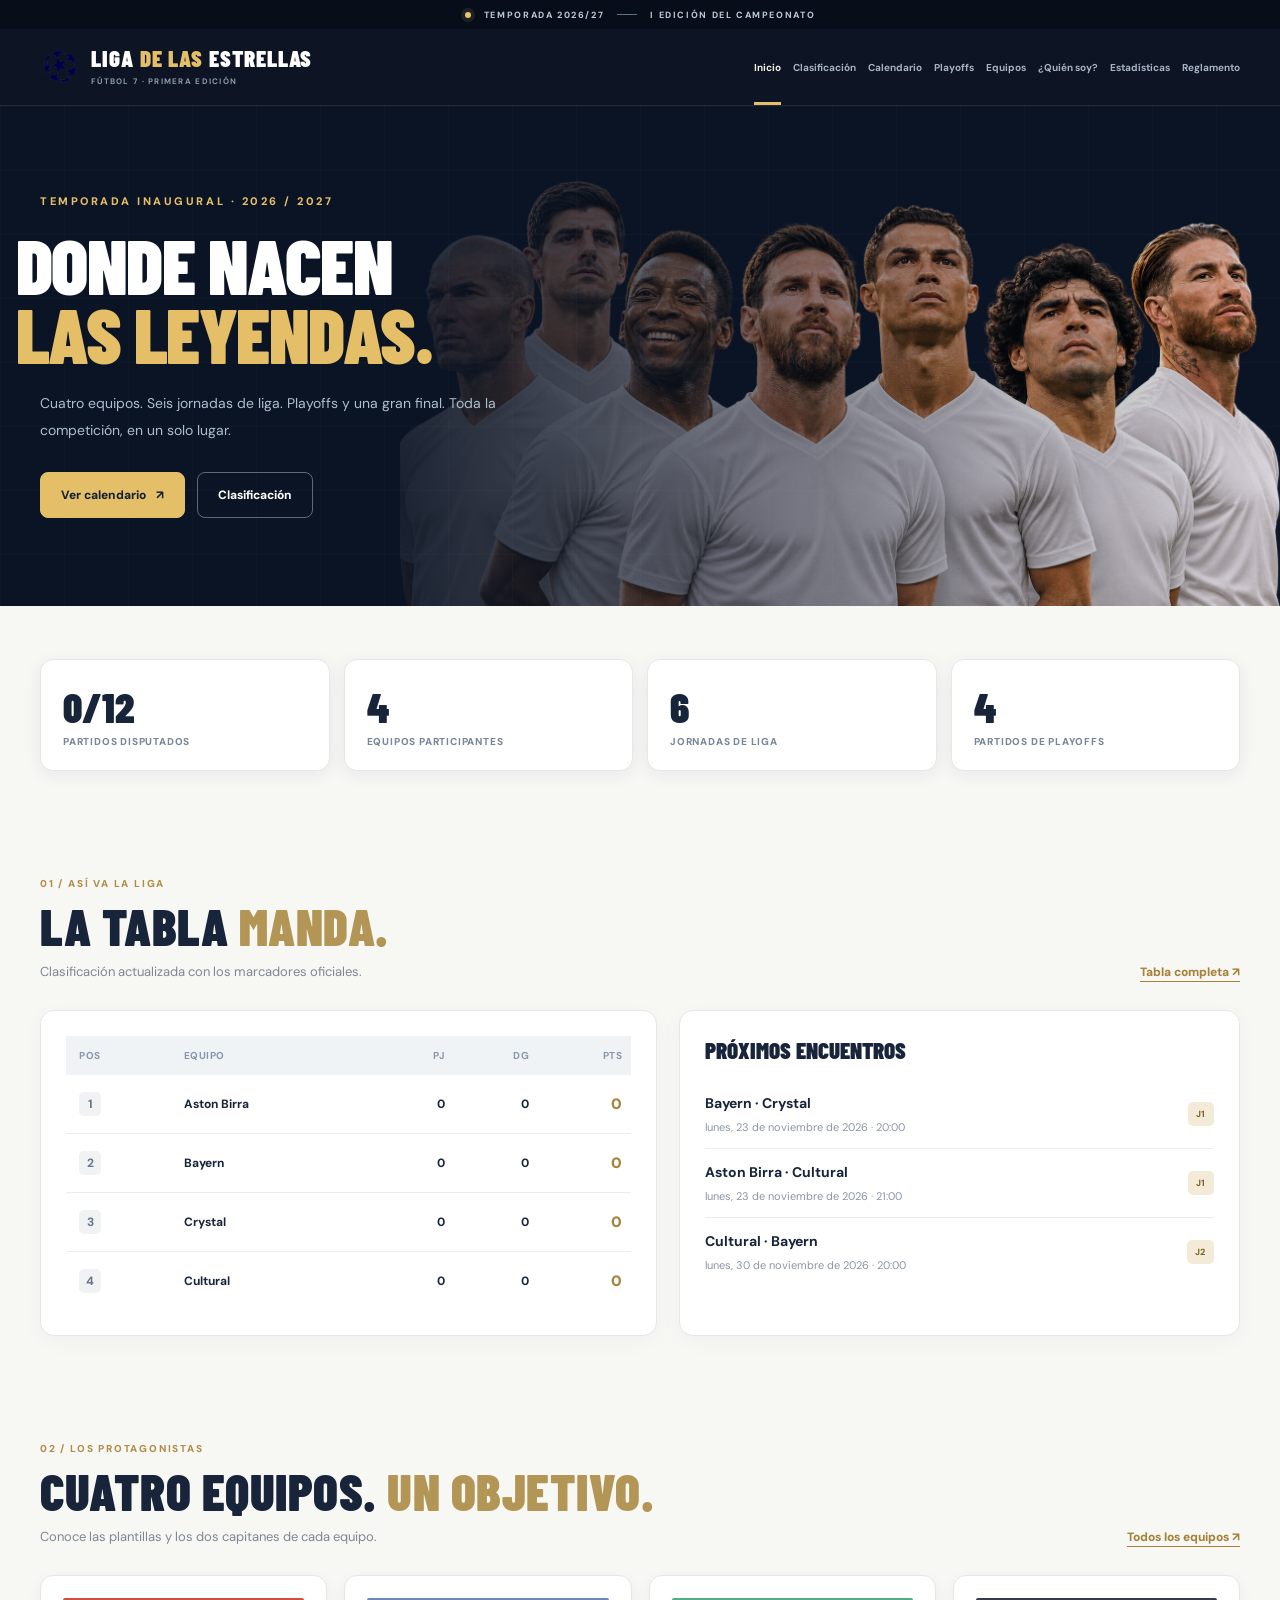
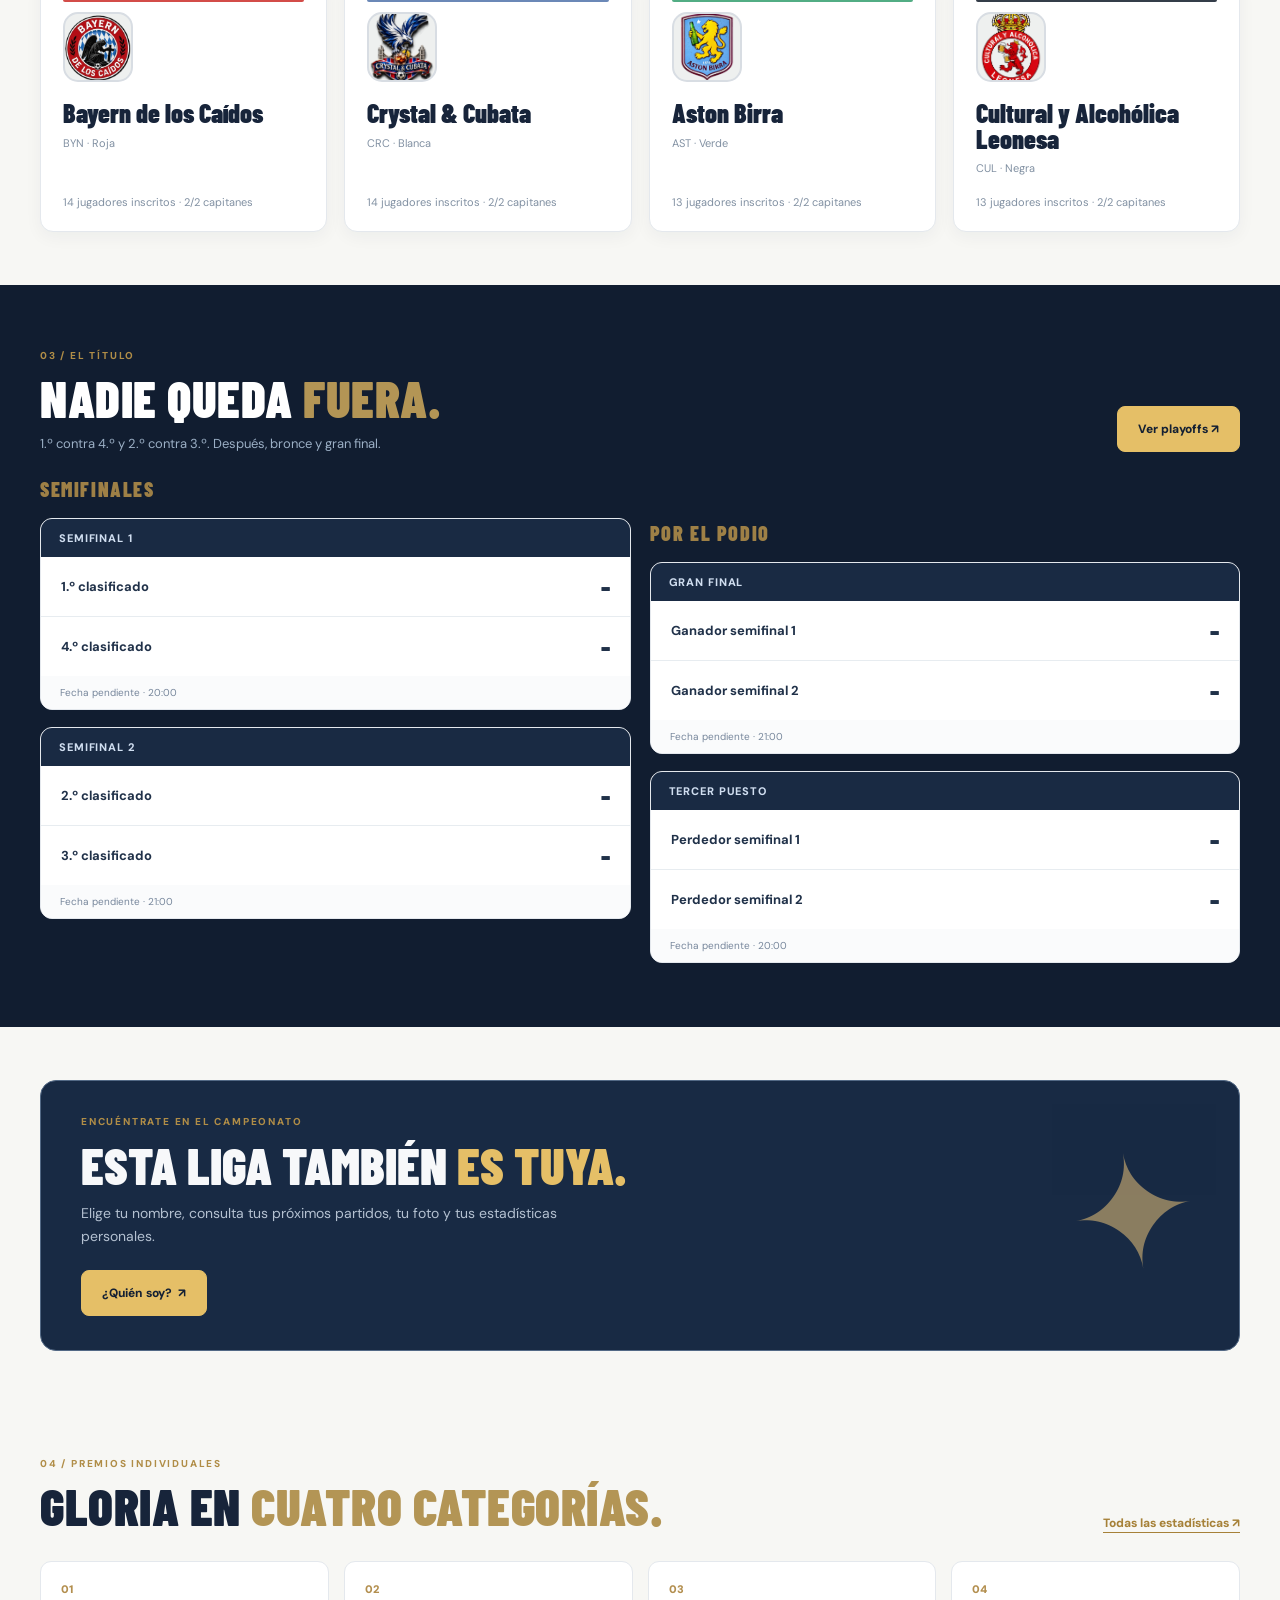
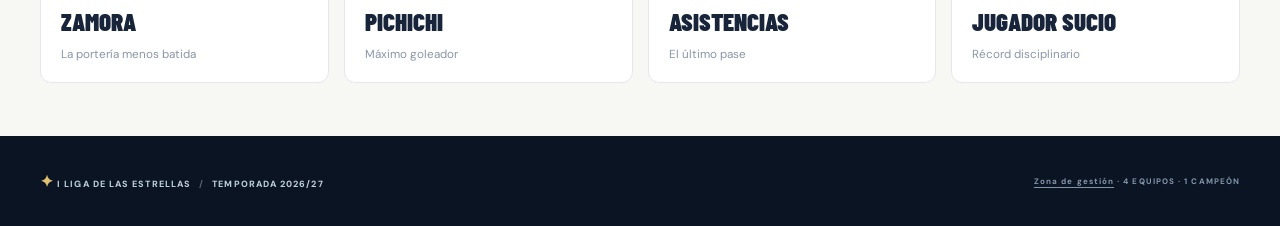
==== commit dfb64e33: "Actualizar Equipos, capitanes, escudos del perfil y logo" ====
--- a/index.html
+++ b/index.html
@@ -5,16 +5,16 @@
 <meta name="theme-color" content="#0d1524">
 <meta name="description" content="Web oficial de la I Liga de las Estrellas de fútbol 7. Calendario, clasificación, equipos, playoffs y estadísticas.">
 <title>Inicio | I Liga de las Estrellas</title>
-<link rel="icon" type="image/png" href="assets/favicon.png?v=1">
-<link rel="apple-touch-icon" href="assets/favicon.png">
+<link rel="icon" type="image/png" href="assets/balon-estrellas.png?v=2">
+<link rel="apple-touch-icon" href="assets/balon-estrellas.png?v=2">
 <link rel="preconnect" href="https://fonts.googleapis.com"><link rel="preconnect" href="https://fonts.gstatic.com" crossorigin>
 <link href="https://fonts.googleapis.com/css2?family=Barlow+Condensed:wght@500;600;700;800;900&family=DM+Sans:wght@400;500;600;700;800&display=swap" rel="stylesheet">
 <link rel="stylesheet" href="styles.css"><link rel="stylesheet" href="site.css">
-<script src="data.js?v=datos-20261115-2" defer></script><script src="core.js" defer></script><script src="site.js" defer></script>
+<script src="data.js" defer></script><script src="core.js" defer></script><script src="site.js" defer></script>
 </head><body data-page="inicio">
 <div class="announcement"><span class="pulse"></span> TEMPORADA 2026/27 <span class="announcement-line"></span> I EDICIÓN DEL CAMPEONATO</div>
 <header class="site-header"><div class="container header-inner">
-<a class="brand" href="index.html" aria-label="Inicio, I Liga de las Estrellas"><span class="brand-mark" aria-hidden="true"><svg viewBox="0 0 40 40"><path d="M20 3 23.9 14.2 35.8 14.5 26.3 21.7 29.8 33.4 20 26.4 10.2 33.4 13.7 21.7 4.2 14.5 16.1 14.2Z" fill="currentColor"/></svg></span><span class="brand-name">LIGA <em>DE LAS</em> ESTRELLAS<small>FÚTBOL 7 · PRIMERA EDICIÓN</small></span></a>
+<a class="brand" href="index.html" aria-label="Inicio, I Liga de las Estrellas"><span class="brand-mark" aria-hidden="true"><img src="assets/balon-estrellas.png" alt=""></span><span class="brand-name">LIGA <em>DE LAS</em> ESTRELLAS<small>FÚTBOL 7 · PRIMERA EDICIÓN</small></span></a>
 <nav class="nav nav-full" aria-label="Navegación principal"><a href="index.html" class="active" aria-current="page">Inicio</a><a href="liga.html">Clasificación</a><a href="calendario.html">Calendario</a><a href="playoffs.html">Playoffs</a><a href="equipos.html">Equipos</a><a href="quien-soy.html">¿Quién soy?</a><a href="estadisticas.html">Estadísticas</a><a href="reglamento.html">Reglamento</a></nav>
 <button class="mobile-menu-btn" id="menu-toggle" aria-label="Abrir menú" aria-expanded="false" type="button">☰</button>
 </div><nav class="mobile-menu" id="mobile-menu" aria-label="Navegación móvil"><a href="index.html">Inicio</a><a href="liga.html">Clasificación</a><a href="calendario.html">Calendario</a><a href="playoffs.html">Playoffs</a><a href="equipos.html">Equipos</a><a href="quien-soy.html">¿Quién soy?</a><a href="estadisticas.html">Estadísticas</a><a href="reglamento.html">Reglamento</a></nav></header>
@@ -22,7 +22,7 @@
 <section class="home-hero"><div class="container home-hero-inner"><div class="hero-content"><div class="hero-kicker">TEMPORADA INAUGURAL · 2026 / 2027</div><h1>DONDE NACEN<br><span>LAS LEYENDAS.</span></h1><p>Cuatro equipos. Seis jornadas de liga. Playoffs y una gran final. Toda la competición, en un solo lugar.</p><div class="hero-buttons"><a class="gold-button" href="calendario.html">Ver calendario <span>↗</span></a><a class="outline-button" href="liga.html">Clasificación</a></div></div><div class="hero-crest" aria-hidden="true"><span>✦</span><small>EST. 2026</small><strong>LIGA DE LAS<br>ESTRELLAS</strong></div></div></section>
 <section class="container section-block"><div class="dashboard-stats" id="home-kpis"></div></section>
 <section class="container section-block"><div class="section-heading"><div><span class="section-index">01 / ASÍ VA LA LIGA</span><h2>LA TABLA <em>MANDA.</em></h2><p>Clasificación actualizada con los marcadores oficiales.</p></div><a class="text-link" href="liga.html">Tabla completa ↗</a></div><div class="duo-grid"><article class="panel"><div id="home-standings"></div></article><article class="panel"><h3 class="panel-title">PRÓXIMOS ENCUENTROS</h3><div id="home-upcoming"></div></article></div></section>
-<section class="container section-block"><div class="section-heading"><div><span class="section-index">02 / LOS PROTAGONISTAS</span><h2>CUATRO EQUIPOS. <em>UN OBJETIVO.</em></h2><p>Próximamente, plantillas completas y sus dos capitanes.</p></div><a class="text-link" href="equipos.html">Todos los equipos ↗</a></div><div class="team-grid" id="home-teams"></div></section>
+<section class="container section-block"><div class="section-heading"><div><span class="section-index">02 / LOS PROTAGONISTAS</span><h2>CUATRO EQUIPOS. <em>UN OBJETIVO.</em></h2><p>Conoce las plantillas y los dos capitanes de cada equipo.</p></div><a class="text-link" href="equipos.html">Todos los equipos ↗</a></div><div class="team-grid" id="home-teams"></div></section>
 <section class="dark-band"><div class="container"><div class="section-heading heading-light"><div><span class="section-index">03 / EL TÍTULO</span><h2>NADIE QUEDA <em>FUERA.</em></h2><p>1.º contra 4.º y 2.º contra 3.º. Después, bronce y gran final.</p></div><a class="gold-button" href="playoffs.html">Ver playoffs ↗</a></div><div id="home-playoffs"></div></div></section>
 <section class="container section-block personal-cta-section"><div class="personal-cta"><div class="personal-cta-copy"><span class="section-index">ENCUÉNTRATE EN EL CAMPEONATO</span><h2>ESTA LIGA TAMBIÉN <em>ES TUYA.</em></h2><p>Elige tu nombre, consulta tus próximos partidos, tu foto y tus estadísticas personales.</p><a class="gold-button" href="quien-soy.html">¿Quién soy? &nbsp;↗</a></div><div class="personal-cta-star" aria-hidden="true">✦</div></div></section>
 <section class="container section-block"><div class="section-heading"><div><span class="section-index">04 / PREMIOS INDIVIDUALES</span><h2>GLORIA EN <em>CUATRO CATEGORÍAS.</em></h2></div><a class="text-link" href="estadisticas.html">Todas las estadísticas ↗</a></div><div class="award-teasers"><a href="estadisticas.html#premios"><span>01</span><strong>ZAMORA</strong><small>La portería menos batida</small></a><a href="estadisticas.html#premios"><span>02</span><strong>PICHICHI</strong><small>Máximo goleador</small></a><a href="estadisticas.html#premios"><span>03</span><strong>ASISTENCIAS</strong><small>El último pase</small></a><a href="estadisticas.html#premios"><span>04</span><strong>JUGADOR SUCIO</strong><small>Récord disciplinario</small></a></div></section>
--- a/site.css
+++ b/site.css
@@ -311,3 +311,10 @@
   body[data-page="estadisticas"] .awards-grid .award-card.golden-ball { background-position: center, center 25%; }
   body[data-page="estadisticas"] .team-awards-grid .award-card { min-height: 310px; }
 }
+
+/* Identidad actualizada y portada de Equipos */
+.brand-mark{border:0;border-radius:0;transform:none;background:none;overflow:visible}
+.brand-mark img{display:block;width:100%;height:100%;object-fit:contain}
+body[data-page="equipos"] .page-hero{background-image:linear-gradient(90deg,rgba(4,14,30,.88) 0%,rgba(4,14,30,.78) 37%,rgba(4,14,30,.14) 100%),url("assets/fondo-equipos.png");background-position:center,right center;background-size:cover,cover;background-repeat:no-repeat;min-height:330px;display:flex;align-items:center}
+body[data-page="equipos"] .page-hero .container{position:relative;z-index:1}
+@media(max-width:700px){body[data-page="equipos"] .page-hero{min-height:350px;background-image:linear-gradient(180deg,rgba(4,14,30,.93) 0%,rgba(4,14,30,.76) 52%,rgba(4,14,30,.2) 100%),url("assets/fondo-equipos.png");background-position:center,70% center;background-size:cover,auto 100%;align-items:flex-start}}
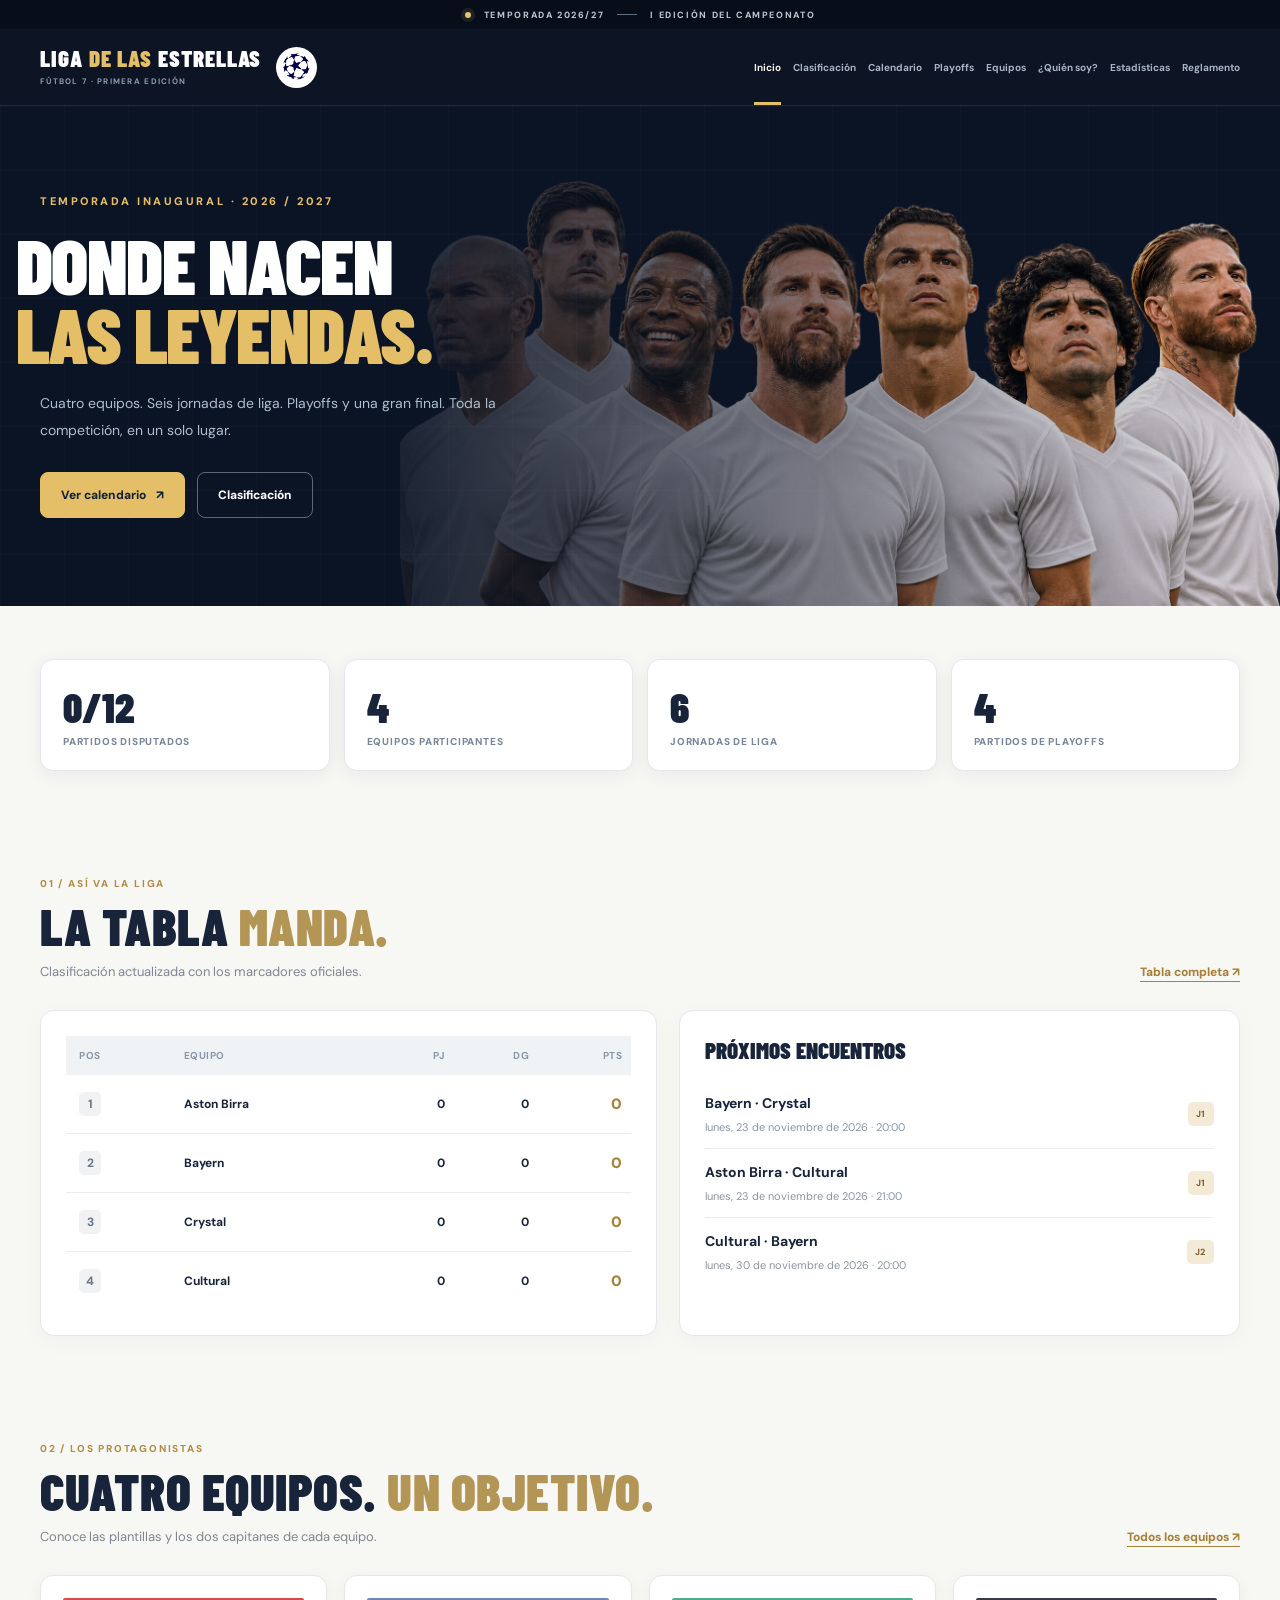
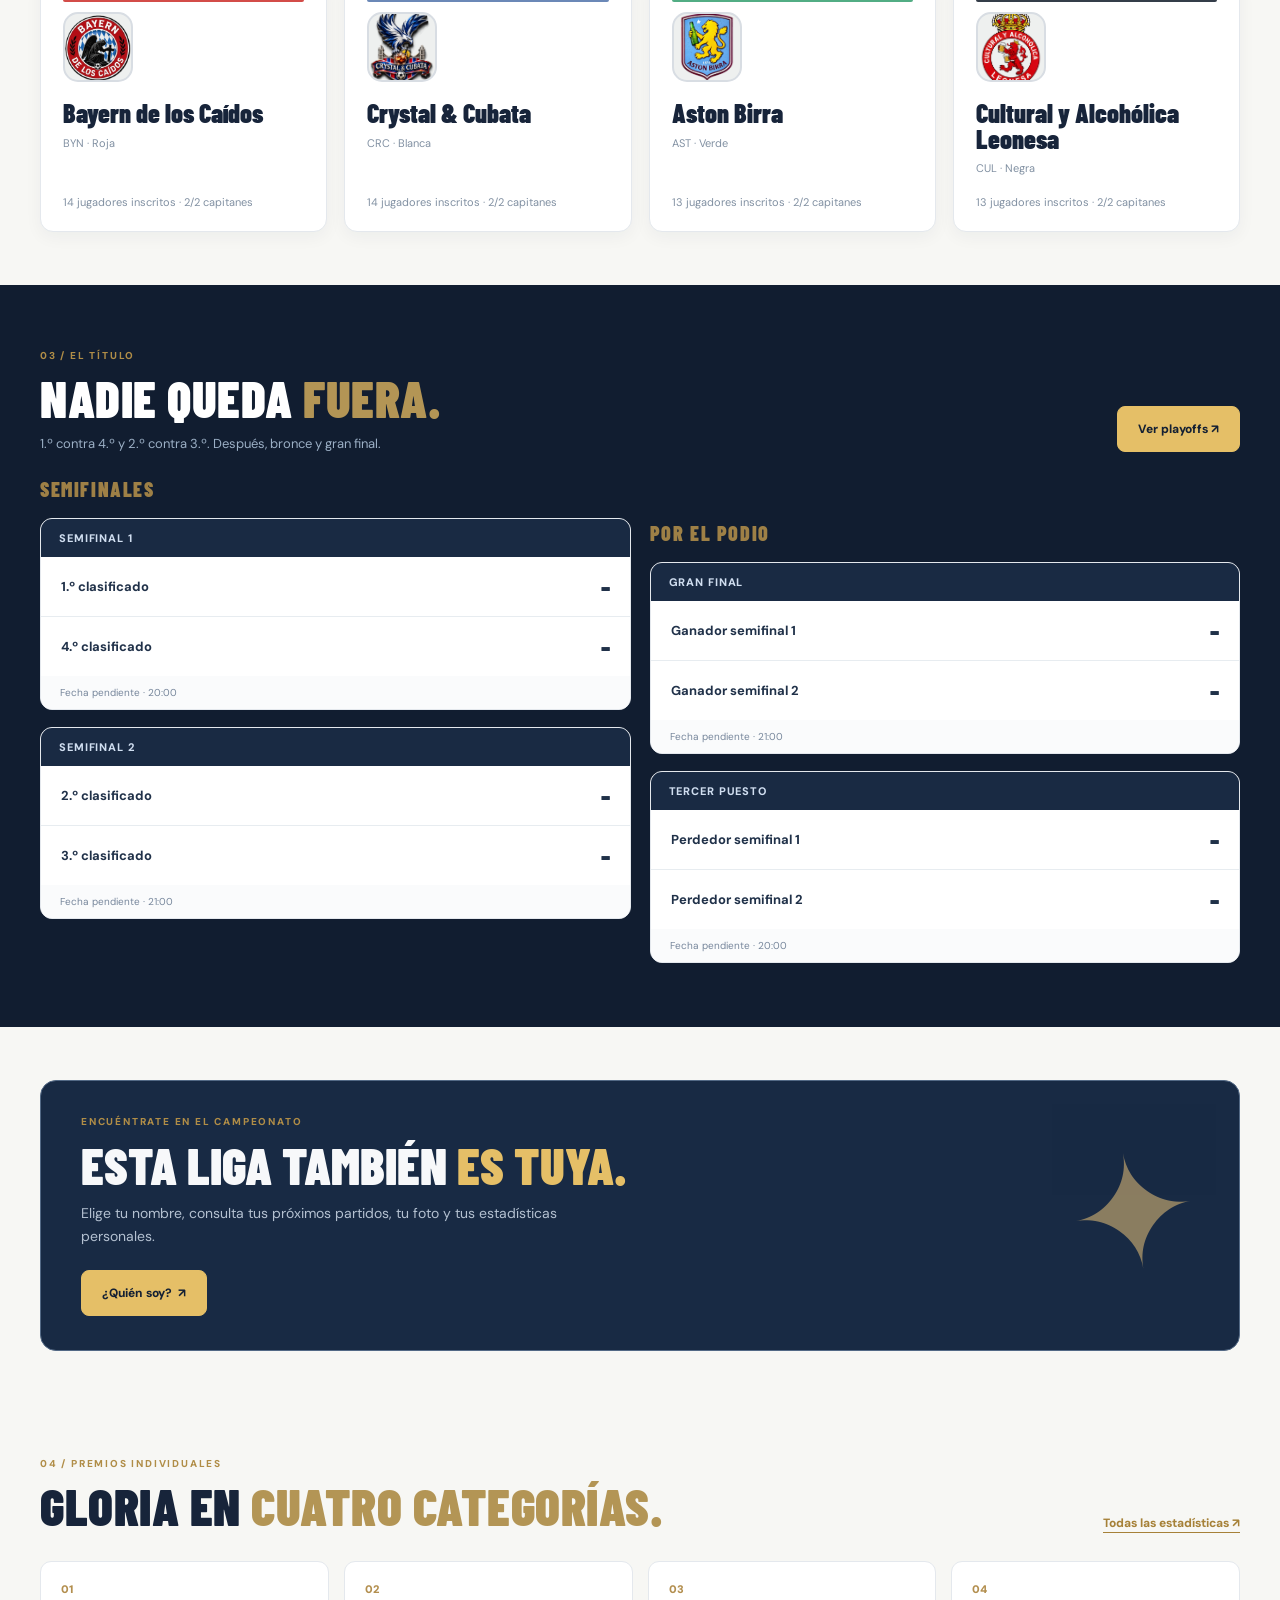
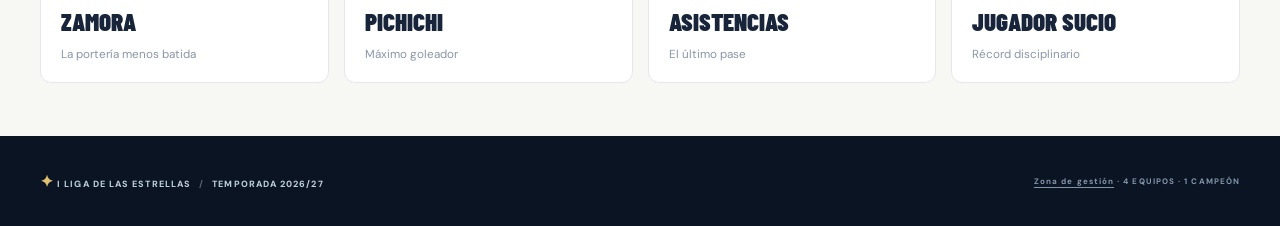
==== commit 5d2e34fd: "Actualizar logo visible en index.html" ====
--- a/index.html
+++ b/index.html
@@ -9,7 +9,7 @@
 <link rel="apple-touch-icon" href="assets/balon-estrellas.png?v=2">
 <link rel="preconnect" href="https://fonts.googleapis.com"><link rel="preconnect" href="https://fonts.gstatic.com" crossorigin>
 <link href="https://fonts.googleapis.com/css2?family=Barlow+Condensed:wght@500;600;700;800;900&family=DM+Sans:wght@400;500;600;700;800&display=swap" rel="stylesheet">
-<link rel="stylesheet" href="styles.css"><link rel="stylesheet" href="site.css">
+<link rel="stylesheet" href="styles.css"><link rel="stylesheet" href="site.css?v=logo-3">
 <script src="data.js" defer></script><script src="core.js" defer></script><script src="site.js" defer></script>
 </head><body data-page="inicio">
 <div class="announcement"><span class="pulse"></span> TEMPORADA 2026/27 <span class="announcement-line"></span> I EDICIÓN DEL CAMPEONATO</div>
--- a/site.css
+++ b/site.css
@@ -318,3 +318,5 @@
 body[data-page="equipos"] .page-hero{background-image:linear-gradient(90deg,rgba(4,14,30,.88) 0%,rgba(4,14,30,.78) 37%,rgba(4,14,30,.14) 100%),url("assets/fondo-equipos.png");background-position:center,right center;background-size:cover,cover;background-repeat:no-repeat;min-height:330px;display:flex;align-items:center}
 body[data-page="equipos"] .page-hero .container{position:relative;z-index:1}
 @media(max-width:700px){body[data-page="equipos"] .page-hero{min-height:350px;background-image:linear-gradient(180deg,rgba(4,14,30,.93) 0%,rgba(4,14,30,.76) 52%,rgba(4,14,30,.2) 100%),url("assets/fondo-equipos.png");background-position:center,70% center;background-size:cover,auto 100%;align-items:flex-start}}
+
+.brand-mark{order:2;margin-left:5px;background:#fff;border-radius:50%;padding:4px;flex:none}
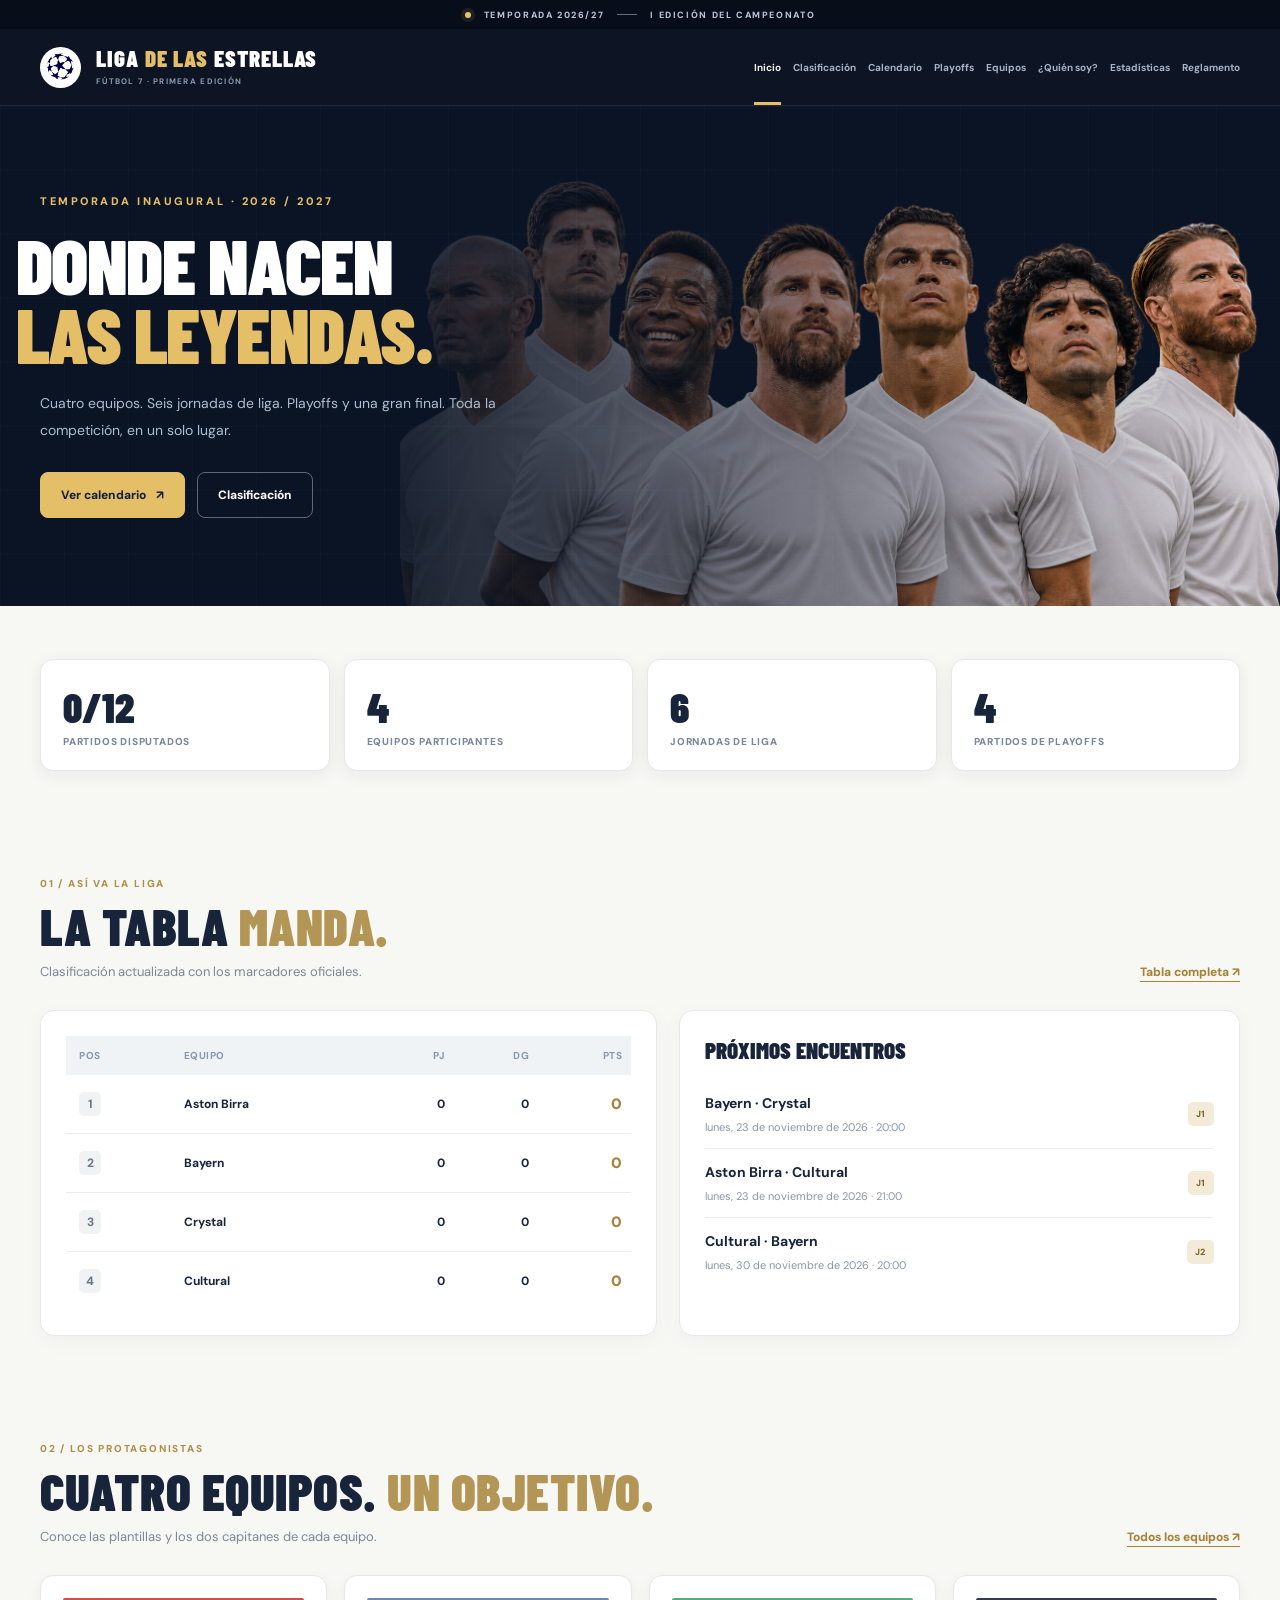
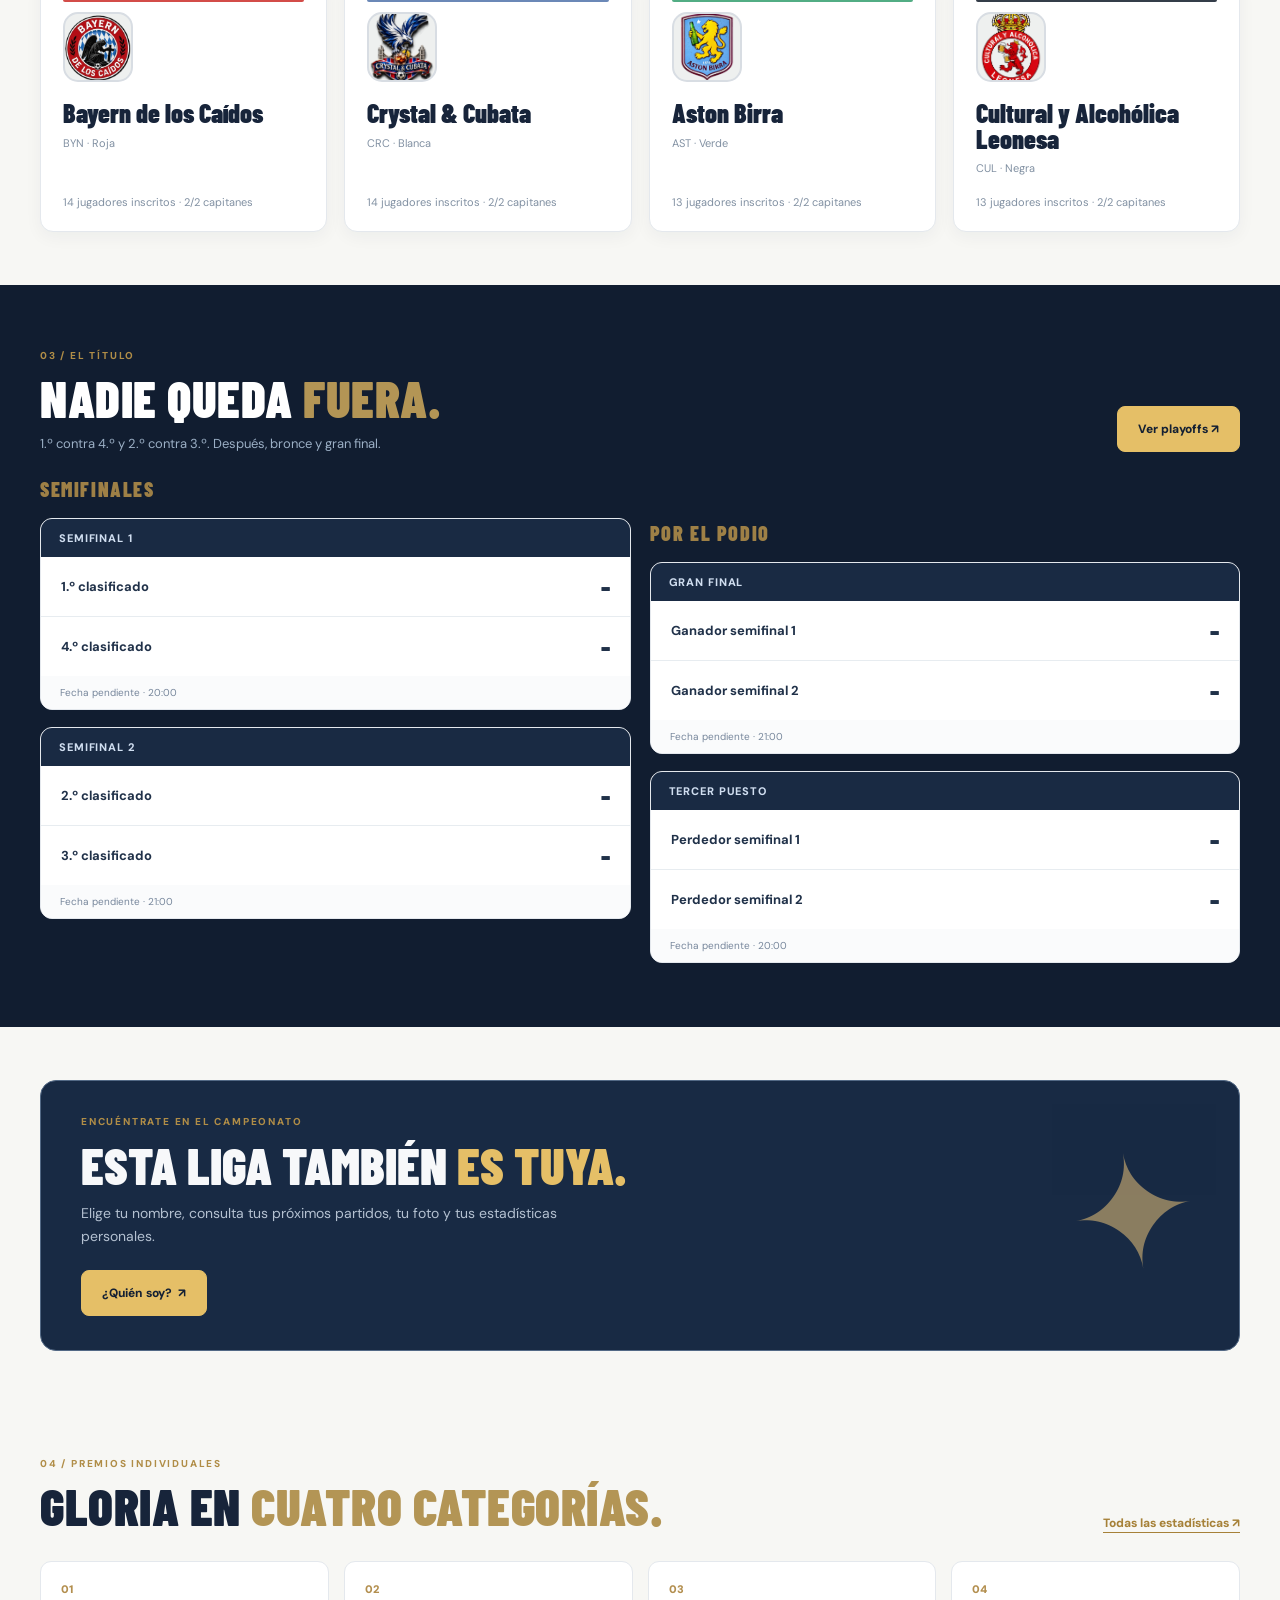
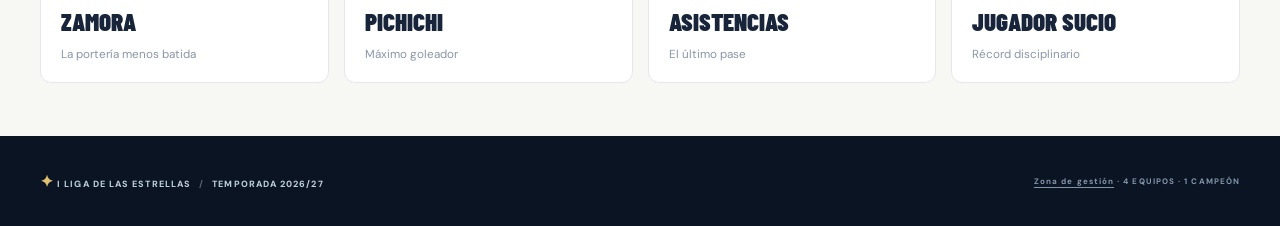
==== commit 6ea901da: "Actualizar posición del logo en index.html" ====
--- a/index.html
+++ b/index.html
@@ -9,7 +9,7 @@
 <link rel="apple-touch-icon" href="assets/balon-estrellas.png?v=2">
 <link rel="preconnect" href="https://fonts.googleapis.com"><link rel="preconnect" href="https://fonts.gstatic.com" crossorigin>
 <link href="https://fonts.googleapis.com/css2?family=Barlow+Condensed:wght@500;600;700;800;900&family=DM+Sans:wght@400;500;600;700;800&display=swap" rel="stylesheet">
-<link rel="stylesheet" href="styles.css"><link rel="stylesheet" href="site.css?v=logo-3">
+<link rel="stylesheet" href="styles.css"><link rel="stylesheet" href="site.css?v=logo-izquierda-4">
 <script src="data.js" defer></script><script src="core.js" defer></script><script src="site.js" defer></script>
 </head><body data-page="inicio">
 <div class="announcement"><span class="pulse"></span> TEMPORADA 2026/27 <span class="announcement-line"></span> I EDICIÓN DEL CAMPEONATO</div>
--- a/site.css
+++ b/site.css
@@ -320,3 +320,5 @@
 @media(max-width:700px){body[data-page="equipos"] .page-hero{min-height:350px;background-image:linear-gradient(180deg,rgba(4,14,30,.93) 0%,rgba(4,14,30,.76) 52%,rgba(4,14,30,.2) 100%),url("assets/fondo-equipos.png");background-position:center,70% center;background-size:cover,auto 100%;align-items:flex-start}}
 
 .brand-mark{order:2;margin-left:5px;background:#fff;border-radius:50%;padding:4px;flex:none}
+
+.brand-mark{order:0;margin-left:0;margin-right:5px}
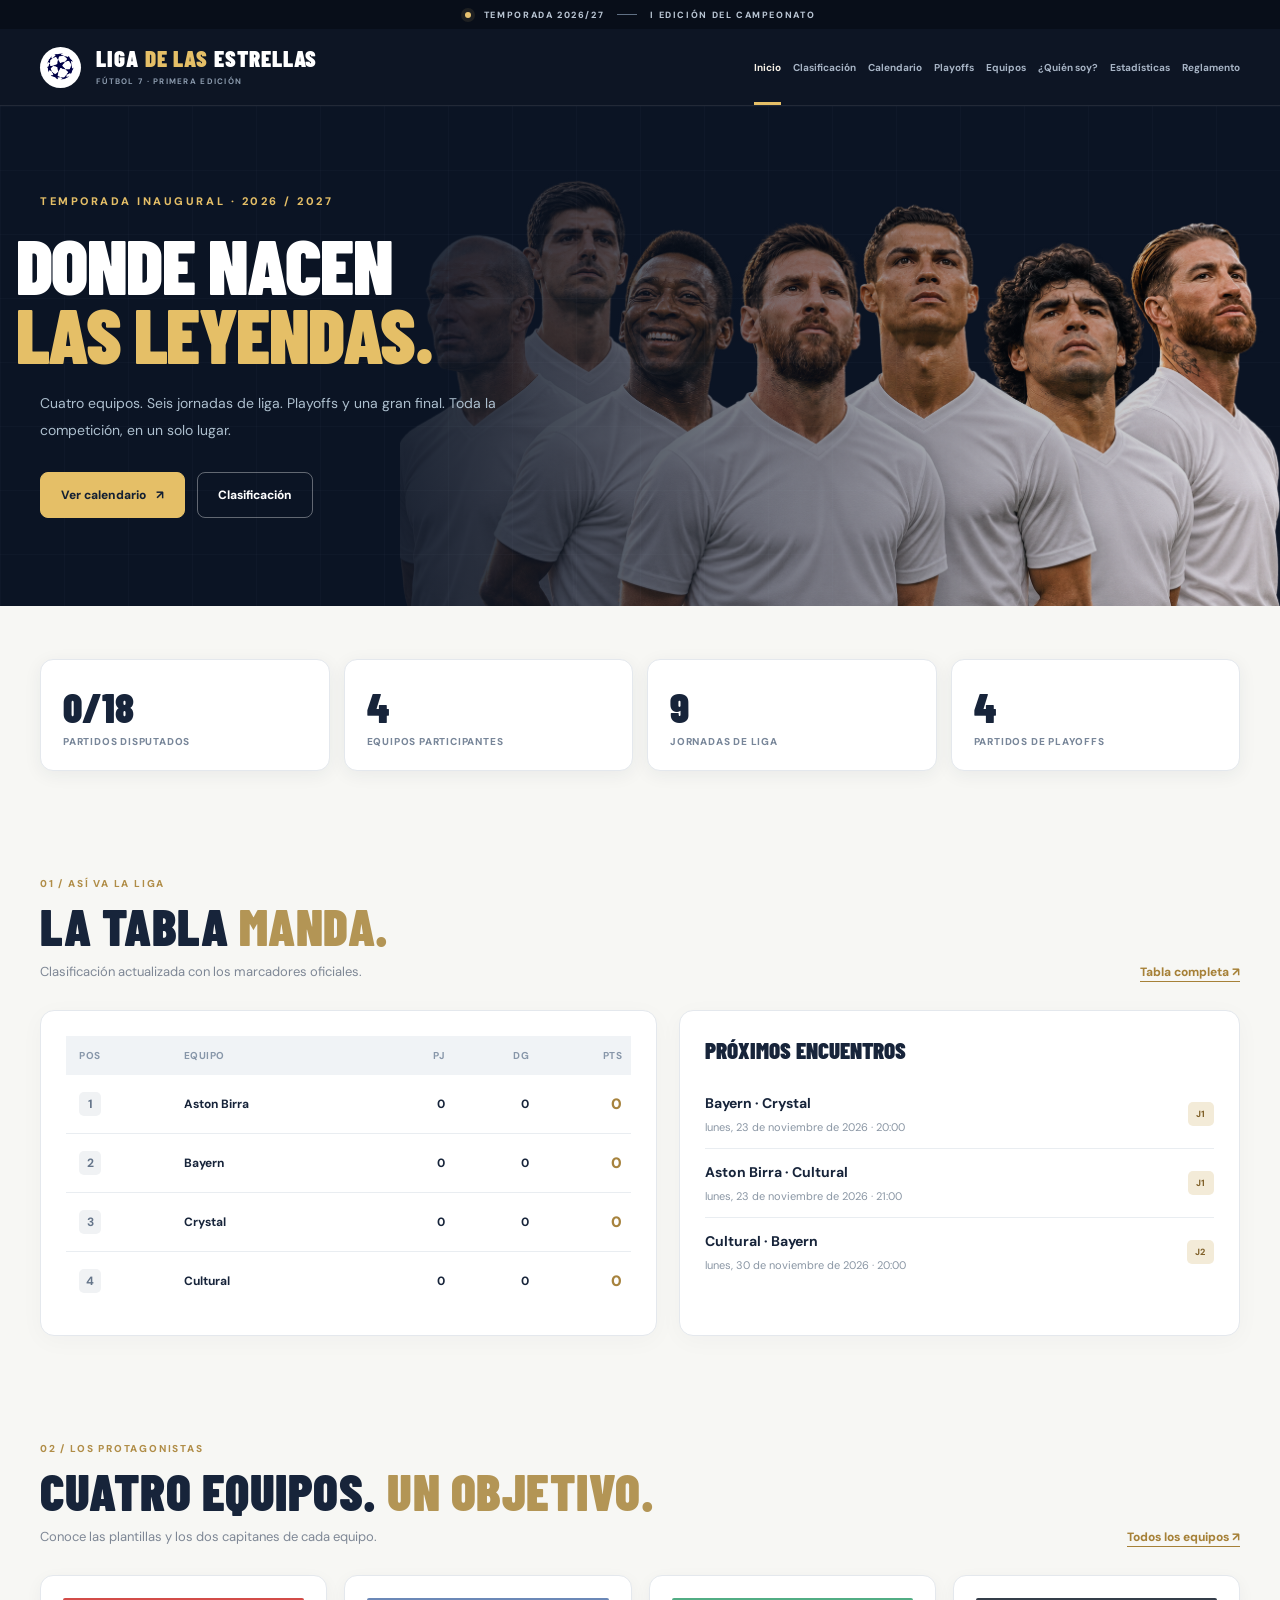
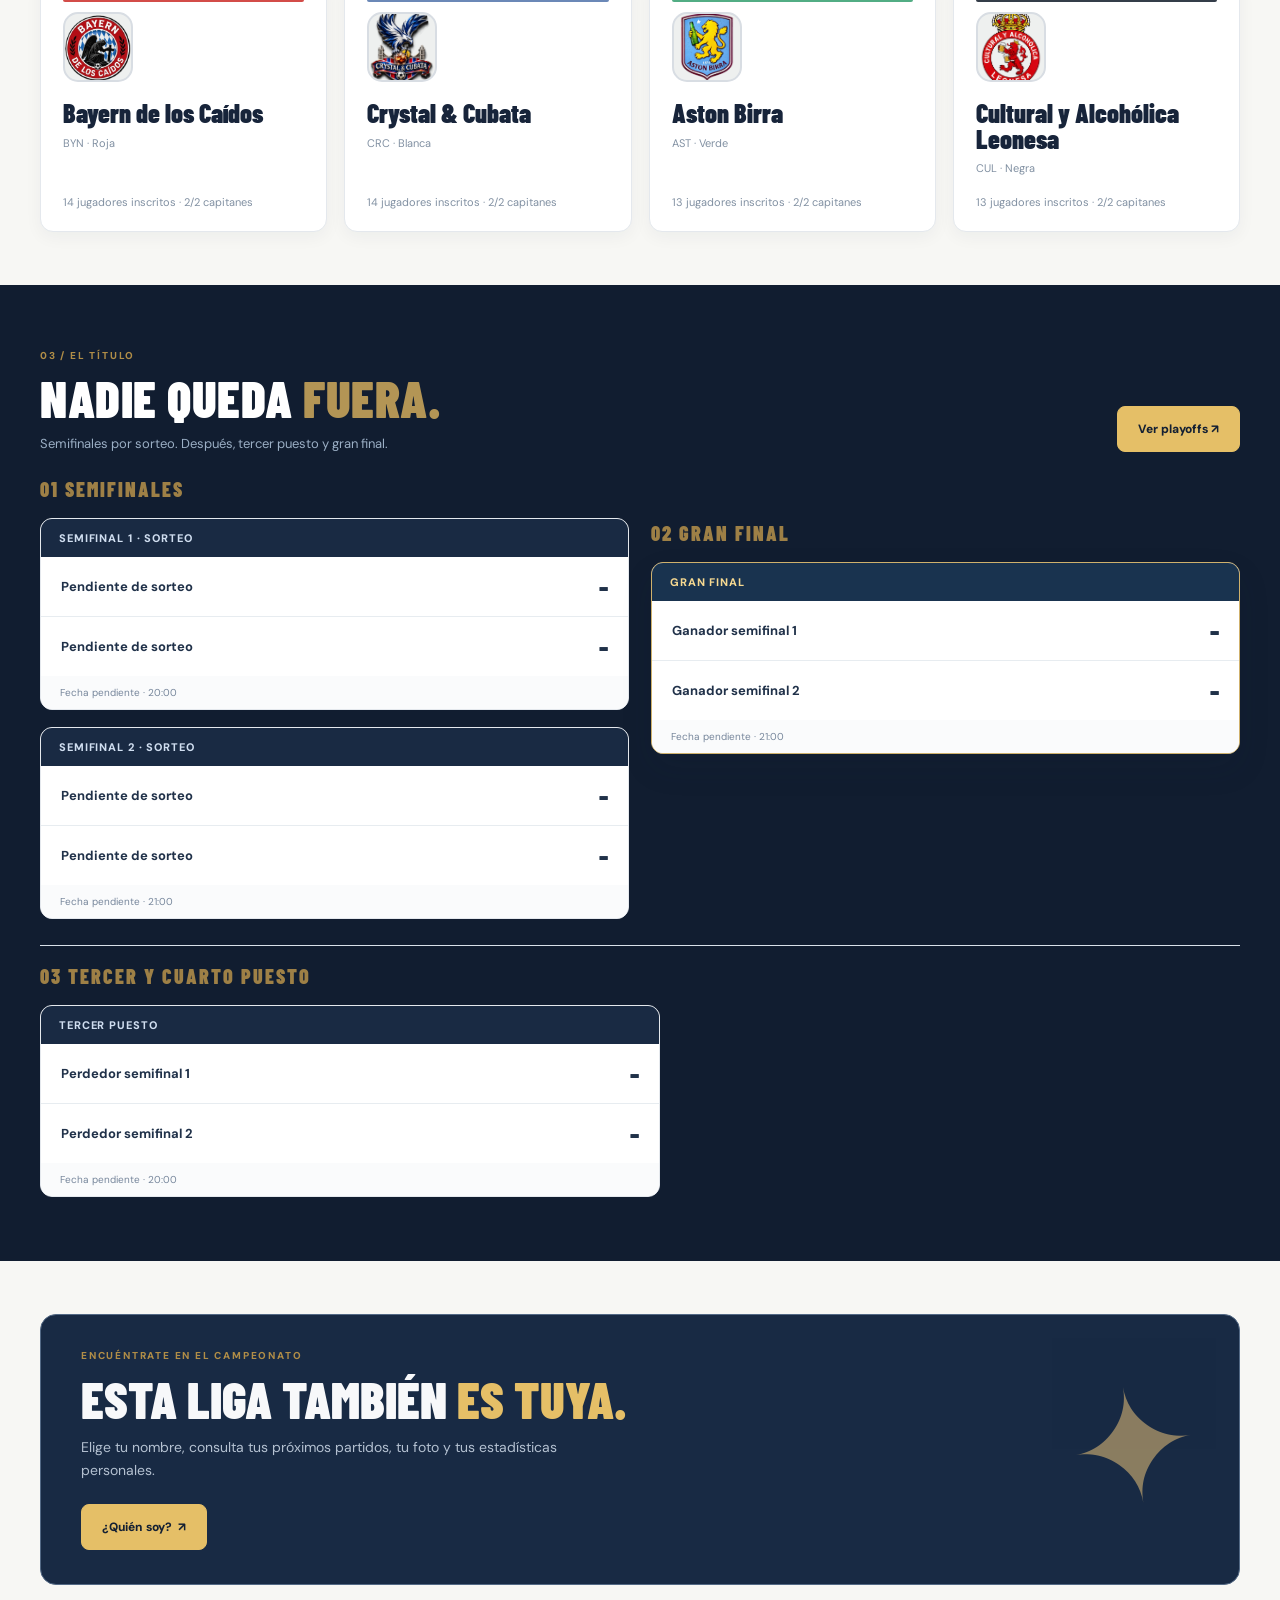
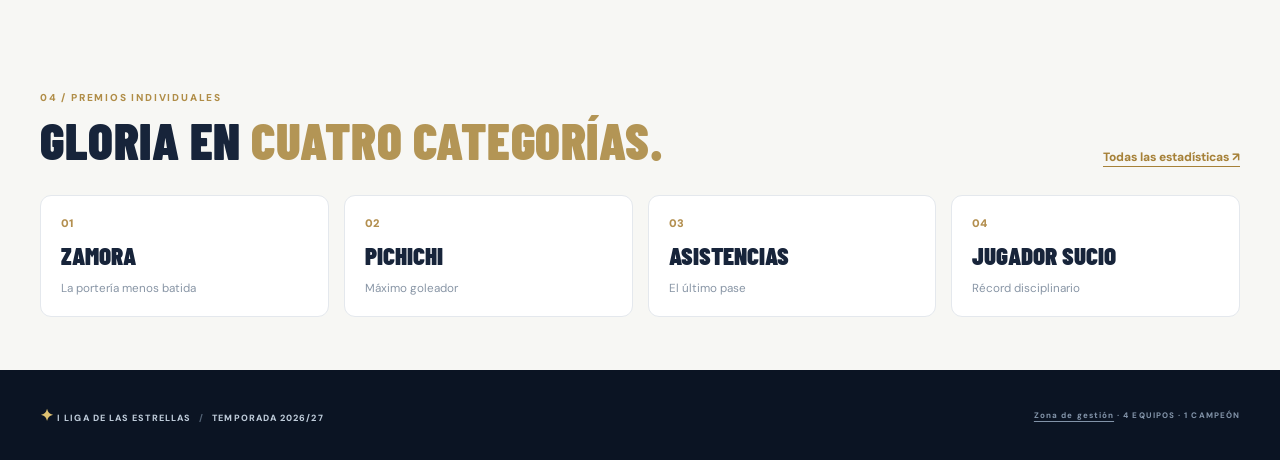
==== commit 839a1eda: "Definir semifinales por sorteo y actualizar el bracket" ====
--- a/index.html
+++ b/index.html
@@ -10,7 +10,7 @@
 <link rel="preconnect" href="https://fonts.googleapis.com"><link rel="preconnect" href="https://fonts.gstatic.com" crossorigin>
 <link href="https://fonts.googleapis.com/css2?family=Barlow+Condensed:wght@500;600;700;800;900&family=DM+Sans:wght@400;500;600;700;800&display=swap" rel="stylesheet">
 <link rel="stylesheet" href="styles.css"><link rel="stylesheet" href="site.css?v=logo-izquierda-4">
-<script src="data.js" defer></script><script src="core.js" defer></script><script src="site.js" defer></script>
+<script src="data.js" defer></script><script src="core.js?v=sorteo-1" defer></script><script src="site.js?v=sorteo-1" defer></script>
 </head><body data-page="inicio">
 <div class="announcement"><span class="pulse"></span> TEMPORADA 2026/27 <span class="announcement-line"></span> I EDICIÓN DEL CAMPEONATO</div>
 <header class="site-header"><div class="container header-inner">
@@ -23,7 +23,7 @@
 <section class="container section-block"><div class="dashboard-stats" id="home-kpis"></div></section>
 <section class="container section-block"><div class="section-heading"><div><span class="section-index">01 / ASÍ VA LA LIGA</span><h2>LA TABLA <em>MANDA.</em></h2><p>Clasificación actualizada con los marcadores oficiales.</p></div><a class="text-link" href="liga.html">Tabla completa ↗</a></div><div class="duo-grid"><article class="panel"><div id="home-standings"></div></article><article class="panel"><h3 class="panel-title">PRÓXIMOS ENCUENTROS</h3><div id="home-upcoming"></div></article></div></section>
 <section class="container section-block"><div class="section-heading"><div><span class="section-index">02 / LOS PROTAGONISTAS</span><h2>CUATRO EQUIPOS. <em>UN OBJETIVO.</em></h2><p>Conoce las plantillas y los dos capitanes de cada equipo.</p></div><a class="text-link" href="equipos.html">Todos los equipos ↗</a></div><div class="team-grid" id="home-teams"></div></section>
-<section class="dark-band"><div class="container"><div class="section-heading heading-light"><div><span class="section-index">03 / EL TÍTULO</span><h2>NADIE QUEDA <em>FUERA.</em></h2><p>1.º contra 4.º y 2.º contra 3.º. Después, bronce y gran final.</p></div><a class="gold-button" href="playoffs.html">Ver playoffs ↗</a></div><div id="home-playoffs"></div></div></section>
+<section class="dark-band"><div class="container"><div class="section-heading heading-light"><div><span class="section-index">03 / EL TÍTULO</span><h2>NADIE QUEDA <em>FUERA.</em></h2><p>Semifinales por sorteo. Después, tercer puesto y gran final.</p></div><a class="gold-button" href="playoffs.html">Ver playoffs ↗</a></div><div id="home-playoffs"></div></div></section>
 <section class="container section-block personal-cta-section"><div class="personal-cta"><div class="personal-cta-copy"><span class="section-index">ENCUÉNTRATE EN EL CAMPEONATO</span><h2>ESTA LIGA TAMBIÉN <em>ES TUYA.</em></h2><p>Elige tu nombre, consulta tus próximos partidos, tu foto y tus estadísticas personales.</p><a class="gold-button" href="quien-soy.html">¿Quién soy? &nbsp;↗</a></div><div class="personal-cta-star" aria-hidden="true">✦</div></div></section>
 <section class="container section-block"><div class="section-heading"><div><span class="section-index">04 / PREMIOS INDIVIDUALES</span><h2>GLORIA EN <em>CUATRO CATEGORÍAS.</em></h2></div><a class="text-link" href="estadisticas.html">Todas las estadísticas ↗</a></div><div class="award-teasers"><a href="estadisticas.html#premios"><span>01</span><strong>ZAMORA</strong><small>La portería menos batida</small></a><a href="estadisticas.html#premios"><span>02</span><strong>PICHICHI</strong><small>Máximo goleador</small></a><a href="estadisticas.html#premios"><span>03</span><strong>ASISTENCIAS</strong><small>El último pase</small></a><a href="estadisticas.html#premios"><span>04</span><strong>JUGADOR SUCIO</strong><small>Récord disciplinario</small></a></div></section>
 </main>
--- a/site.css
+++ b/site.css
@@ -322,3 +322,14 @@
 .brand-mark{order:2;margin-left:5px;background:#fff;border-radius:50%;padding:4px;flex:none}
 
 .brand-mark{order:0;margin-left:0;margin-right:5px}
+
+/* Cuadro final: semifinales y final arriba; tercer puesto debajo. */
+.playoff-bracket{grid-template-columns:minmax(0,1fr) minmax(0,1fr);align-items:start;gap:22px}
+.playoff-bracket .bracket-semis{grid-column:1;grid-row:1}
+.playoff-bracket .bracket-final{grid-column:2;grid-row:1;padding-top:44px}
+.playoff-bracket .bracket-bronze{grid-column:1/-1;grid-row:2;padding-top:18px;margin-top:4px;border-top:1px solid #d9e1e9}
+.playoff-bracket .bracket-bronze .bracket-match{max-width:620px;width:100%}
+.playoff-bracket .bracket-final .bracket-match{border-color:#cfb16c;box-shadow:0 14px 32px rgba(20,37,59,.11)}
+.playoff-bracket .bracket-final .match-label{background:#19334f;color:#f6d991}
+.playoff-bracket .bracket-label{letter-spacing:.1em}
+@media(max-width:700px){.playoff-bracket{grid-template-columns:minmax(0,1fr)}.playoff-bracket .bracket-semis,.playoff-bracket .bracket-final,.playoff-bracket .bracket-bronze{grid-column:1;grid-row:auto;padding-top:0}.playoff-bracket .bracket-bronze{padding-top:20px}.playoff-bracket .bracket-final{margin-top:8px}}
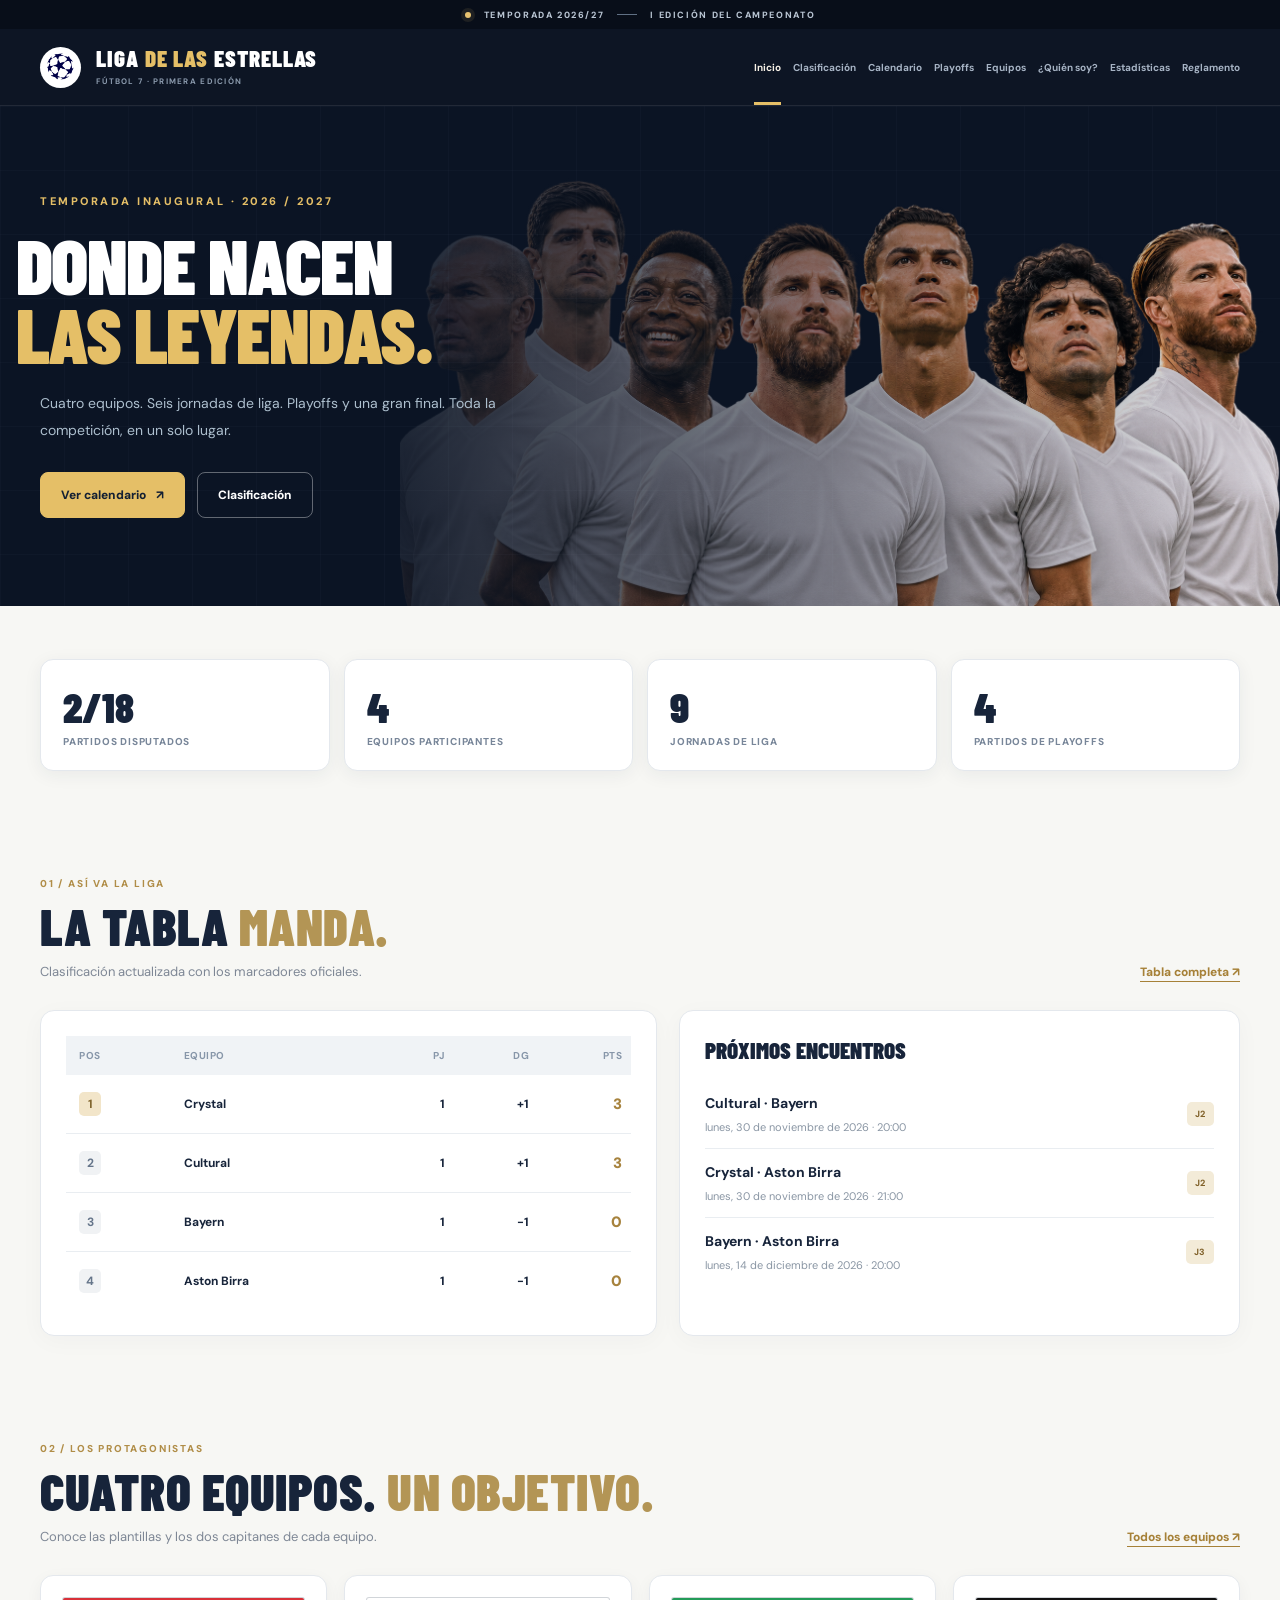
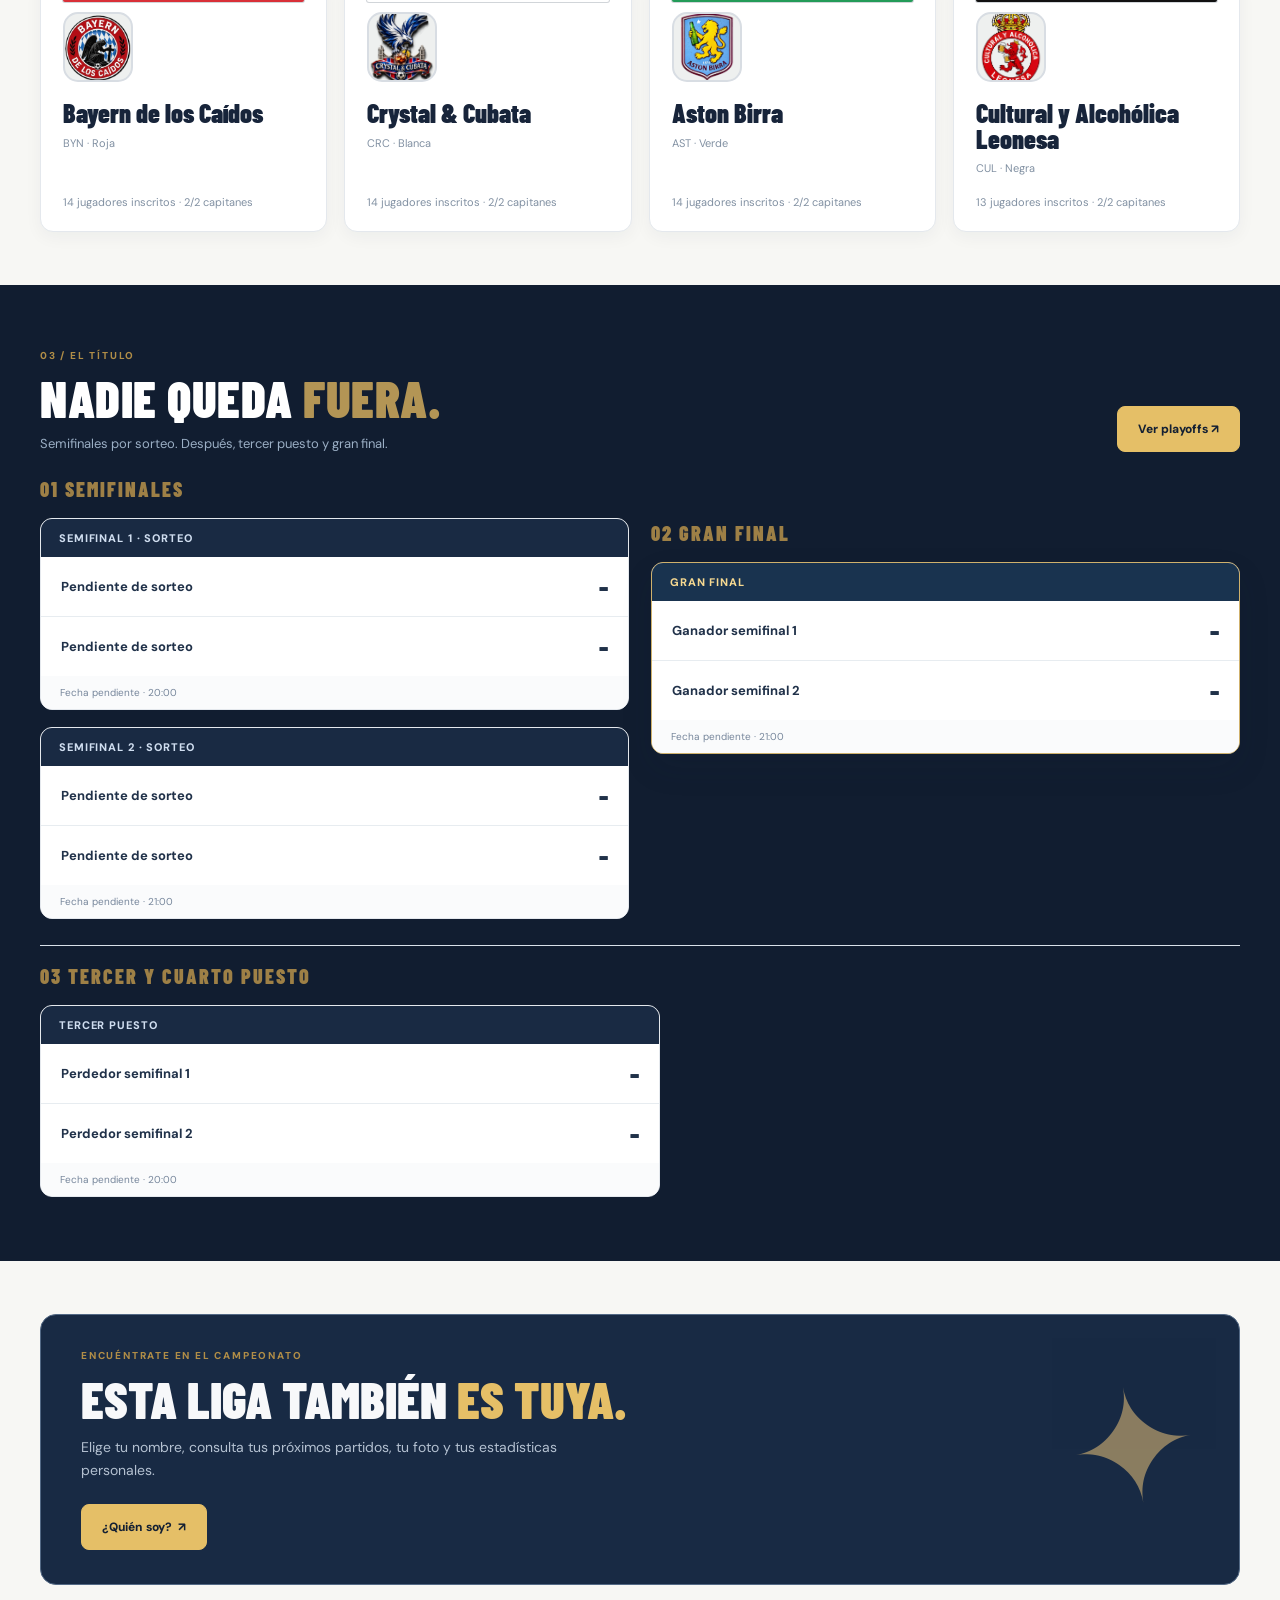
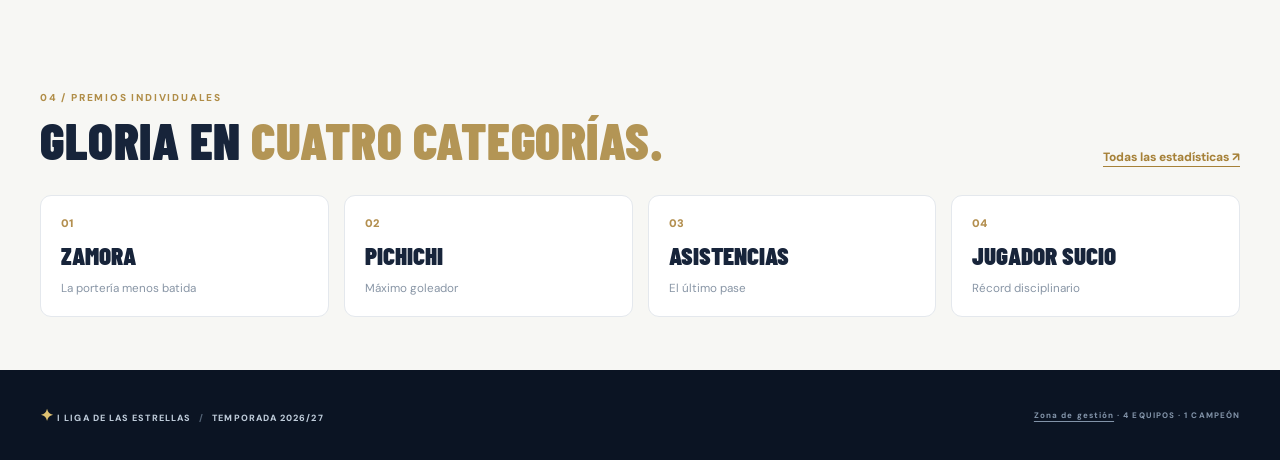
==== commit 04bbc31c: "Registrar jornada inicial y colores de equipos" ====
--- a/index.html
+++ b/index.html
@@ -9,8 +9,8 @@
 <link rel="apple-touch-icon" href="assets/balon-estrellas.png?v=2">
 <link rel="preconnect" href="https://fonts.googleapis.com"><link rel="preconnect" href="https://fonts.gstatic.com" crossorigin>
 <link href="https://fonts.googleapis.com/css2?family=Barlow+Condensed:wght@500;600;700;800;900&family=DM+Sans:wght@400;500;600;700;800&display=swap" rel="stylesheet">
-<link rel="stylesheet" href="styles.css"><link rel="stylesheet" href="site.css?v=logo-izquierda-4">
-<script src="data.js" defer></script><script src="core.js?v=sorteo-1" defer></script><script src="site.js?v=sorteo-1" defer></script>
+<link rel="stylesheet" href="styles.css?v=j1-20261123"><link rel="stylesheet" href="site.css?v=j1-20261123">
+<script src="data.js?v=j1-20261123" defer></script><script src="core.js?v=sorteo-1" defer></script><script src="site.js?v=sorteo-1" defer></script>
 </head><body data-page="inicio">
 <div class="announcement"><span class="pulse"></span> TEMPORADA 2026/27 <span class="announcement-line"></span> I EDICIÓN DEL CAMPEONATO</div>
 <header class="site-header"><div class="container header-inner">
--- a/styles.css
+++ b/styles.css
@@ -11,3 +11,6 @@
 @media(max-width:800px){.header-inner{height:67px}.brand-name{font-size:19px}.brand{min-width:0}.brand-mark{width:35px;height:35px}.nav{gap:12px}.nav a{font-size:10px}.hero-grid{grid-template-columns:1fr 140px;gap:10px}.hero h1{font-size:67px}.hero-copy{font-size:12px}.hero-emblem{opacity:.45}.emblem-outer{width:130px;height:130px}.emblem-inner{width:110px;height:110px}.emblem-star{font-size:32px}.emblem-num{font-size:42px}.emblem-sub{display:none}.hero-bottom{align-items:start;flex-direction:column;gap:13px}.filters-inner{align-items:start;flex-direction:column;padding:17px 0;gap:12px}.filter-actions{justify-content:space-between;width:100%}.overview{grid-template-columns:repeat(2,1fr);margin-bottom:58px}.awards-grid{grid-template-columns:repeat(2,1fr)}.award-card{min-height:322px;padding:23px}.award-name{font-size:30px}.awards-section{padding-bottom:64px}.rankings-section{padding:61px 0}.section-heading h2{font-size:39px}.heading-aside{display:none}}
 @media(max-width:560px){.container{width:calc(100% - 30px)}.announcement{font-size:8px;letter-spacing:.12em}.nav{display:none}.header-inner{height:64px}.brand-name{font-size:20px}.hero-inner{padding-top:27px}.eyebrow{font-size:8px;letter-spacing:.1em}.hero-grid{display:block;padding:41px 0 40px}.hero-kicker{font-size:9px}.hero h1{font-size:clamp(57px,14.8vw,80px);margin:14px 0;line-height:.88}.hero-copy{max-width:345px;font-size:12px;line-height:1.8}.hero-emblem{display:none}.team-rail{display:grid;grid-template-columns:repeat(2,1fr);gap:12px 14px;width:100%}.team-item{font-size:10px}.hero-bottom{padding:17px 0 22px}.filters-inner{min-height:auto}.filter-heading{font-size:9px}.filter-actions{align-items:stretch;flex-wrap:wrap;gap:8px}.segmented{flex:1}.segment{flex:1;font-size:9px;padding:10px 7px}.demo-toggle{padding:9px 12px;font-size:10px}.overview{margin-top:20px;margin-bottom:57px;gap:9px}.summary-card{height:133px;padding:18px 17px}.summary-card:before{top:19px;bottom:19px}.summary-count{font-size:49px}.count-total{font-size:19px}.summary-icon{right:14px;top:17px;font-size:21px}.summary-icon svg{height:20px;width:20px}.summary-bottom{margin-top:13px}.summary-bottom strong{font-size:9px}.summary-bottom span{font-size:9px}.section-heading{margin-bottom:23px}.section-heading h2{font-size:36px}.section-heading p{font-size:11px;line-height:1.5}.awards-grid{gap:11px}.award-card{padding:17px 15px 15px;min-height:310px}.award-symbol{width:39px;height:39px}.award-symbol svg{width:20px;height:20px}.award-name{font-size:25px;margin:30px 0 8px}.award-subtitle{font-size:9px;min-height:39px}.award-divider{margin:14px 0 14px}.award-winner{font-size:20px}.award-winner.muted{font-size:18px}.award-bottom{padding-top:12px}.award-bottom strong{font-size:8px}.award-stat{font-size:21px}.rankings-grid{grid-template-columns:1fr;gap:14px}.rankings-section .section-heading{align-items:start;flex-direction:column;gap:14px}.ranking-card{min-height:290px}.ranking-head{padding:20px}.ranking-table td:first-child,.ranking-table th:first-child{padding-left:15px}.ranking-table td:last-child,.ranking-table th:last-child{padding-right:15px}.rules-grid{grid-template-columns:1fr;gap:10px}.rule-item{padding:19px;gap:13px}.method-section{padding-top:59px;padding-bottom:65px}.footer-content{flex-direction:column;justify-content:center;min-height:95px;gap:7px;text-align:center}.footer-content>span{font-size:7px}.toast{left:15px;right:15px;bottom:15px;max-width:none}}
 @media(prefers-reduced-motion:reduce){*,*:before,*:after{scroll-behavior:auto!important;transition:none!important}}
+.ranking-table.zamora-table th:nth-child(2){width:42%}
+.ranking-table.zamora-table th:nth-child(4),.ranking-table.zamora-table td:nth-child(4){width:42px;text-align:right;font-weight:800}
+@media(max-width:560px){.ranking-table.zamora-table th,.ranking-table.zamora-table td{padding-left:6px;padding-right:6px}.ranking-table.zamora-table th:first-child,.ranking-table.zamora-table td:first-child{padding-left:12px;width:35px}.ranking-table.zamora-table th:last-child,.ranking-table.zamora-table td:last-child{padding-right:12px;width:60px}}
--- a/site.css
+++ b/site.css
@@ -333,3 +333,5 @@
 .playoff-bracket .bracket-final .match-label{background:#19334f;color:#f6d991}
 .playoff-bracket .bracket-label{letter-spacing:.1em}
 @media(max-width:700px){.playoff-bracket{grid-template-columns:minmax(0,1fr)}.playoff-bracket .bracket-semis,.playoff-bracket .bracket-final,.playoff-bracket .bracket-bronze{grid-column:1;grid-row:auto;padding-top:0}.playoff-bracket .bracket-bronze{padding-top:20px}.playoff-bracket .bracket-final{margin-top:8px}}
+/* El contorno mantiene visible la franja blanca de Crystal sobre las tarjetas claras. */
+.team-card .team-color{box-shadow:0 0 0 1px rgba(28,46,68,.2)}
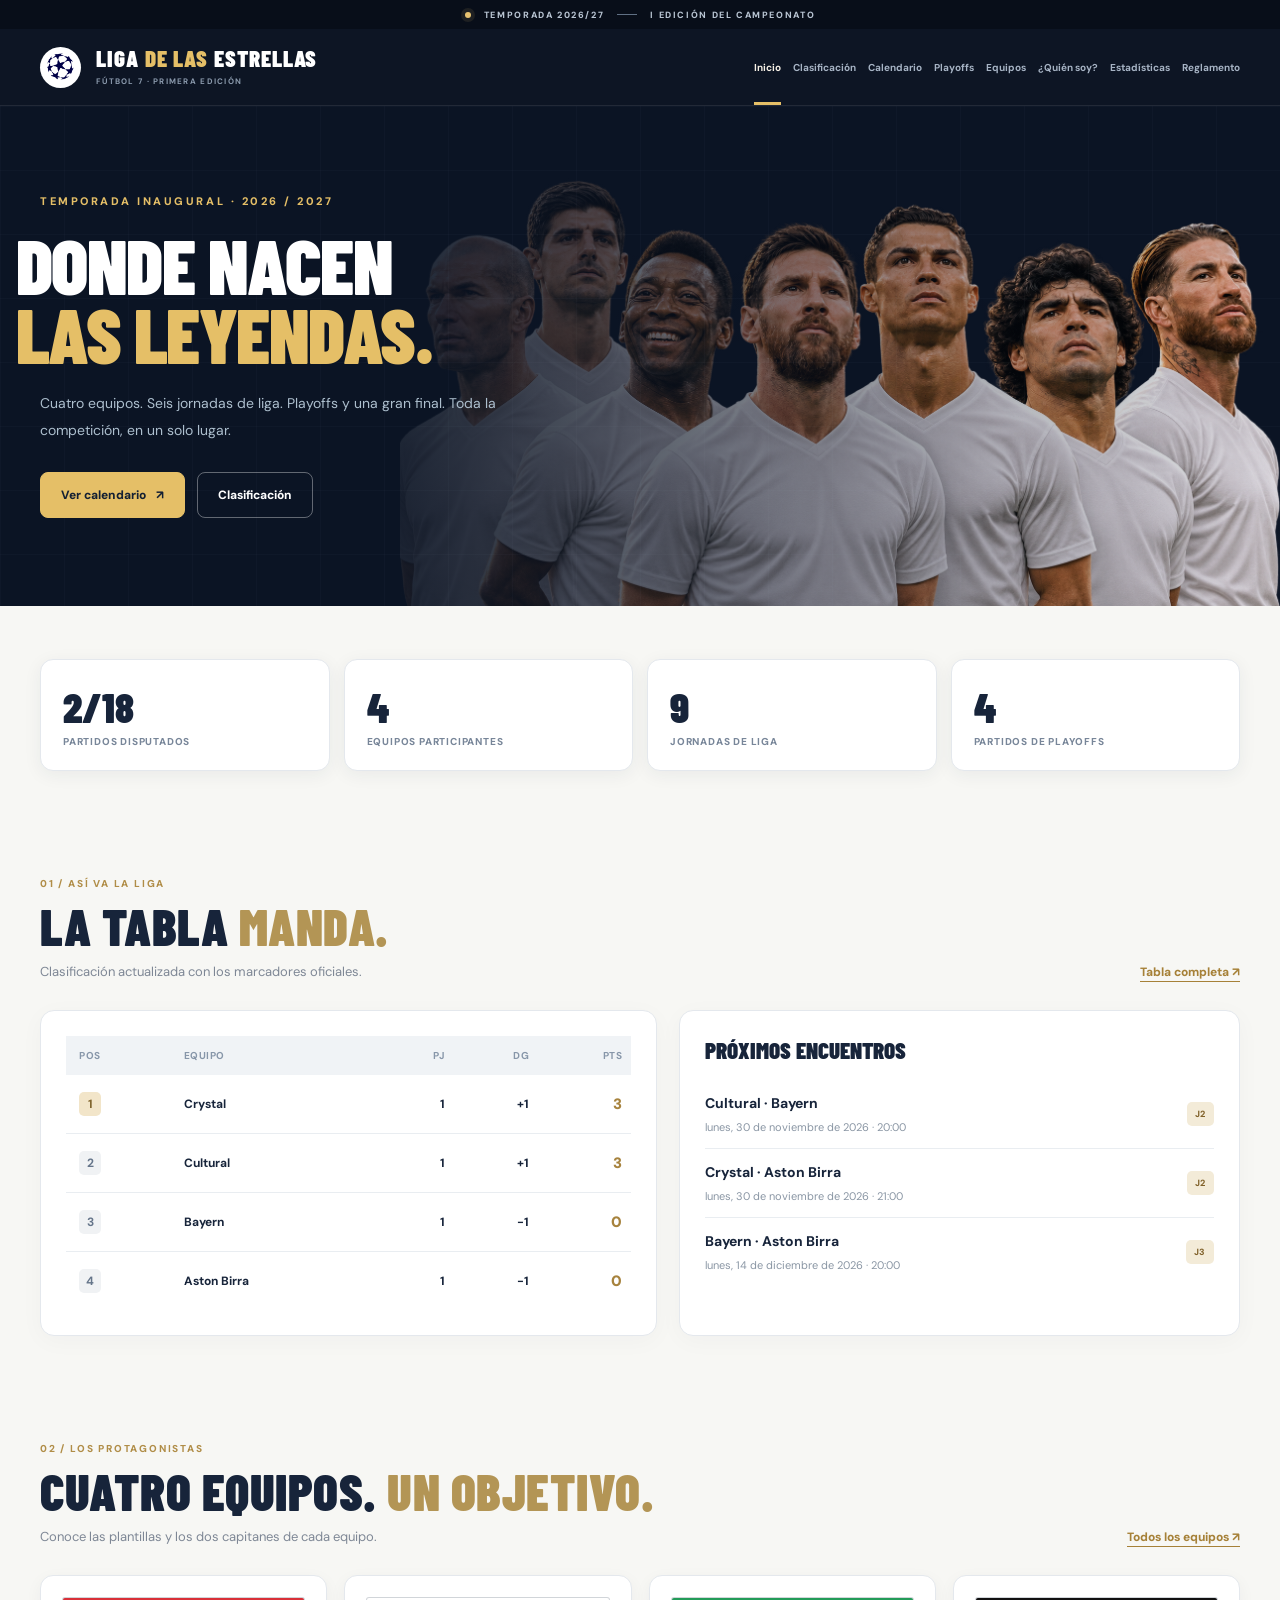
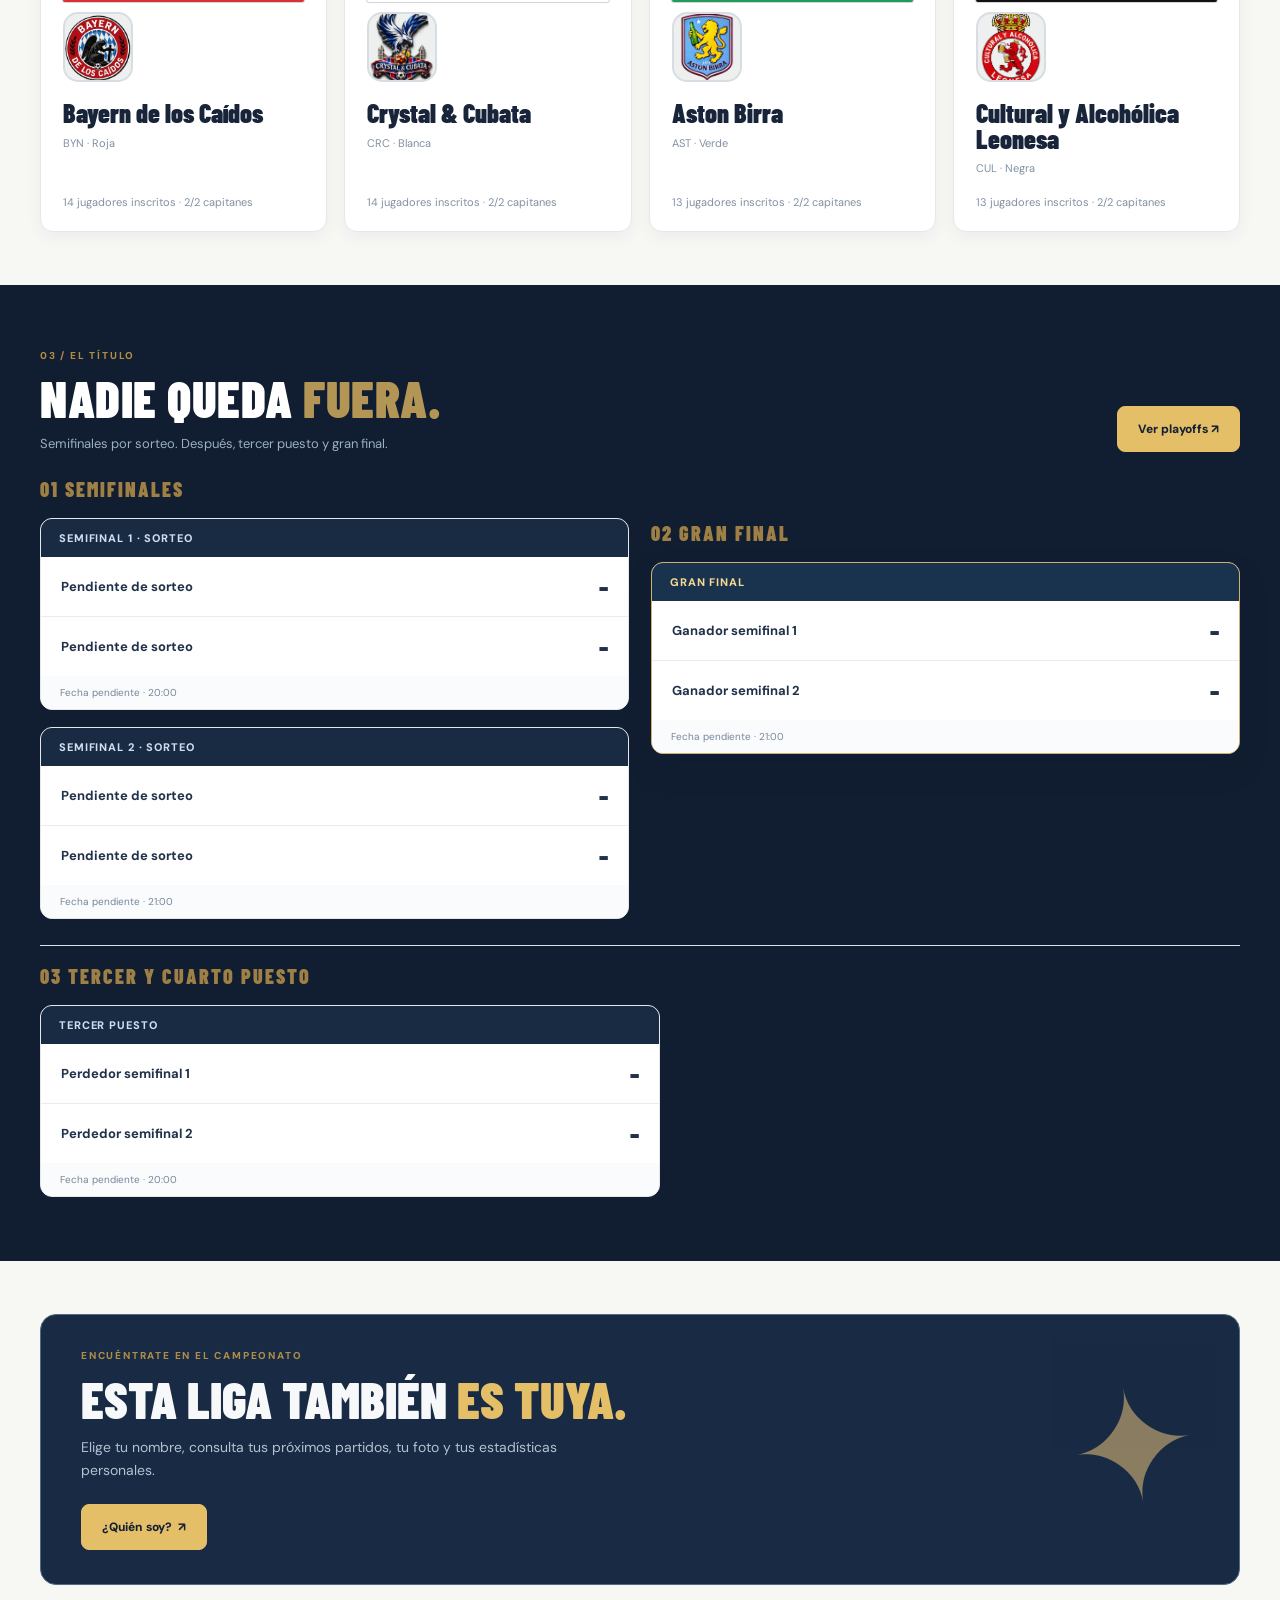
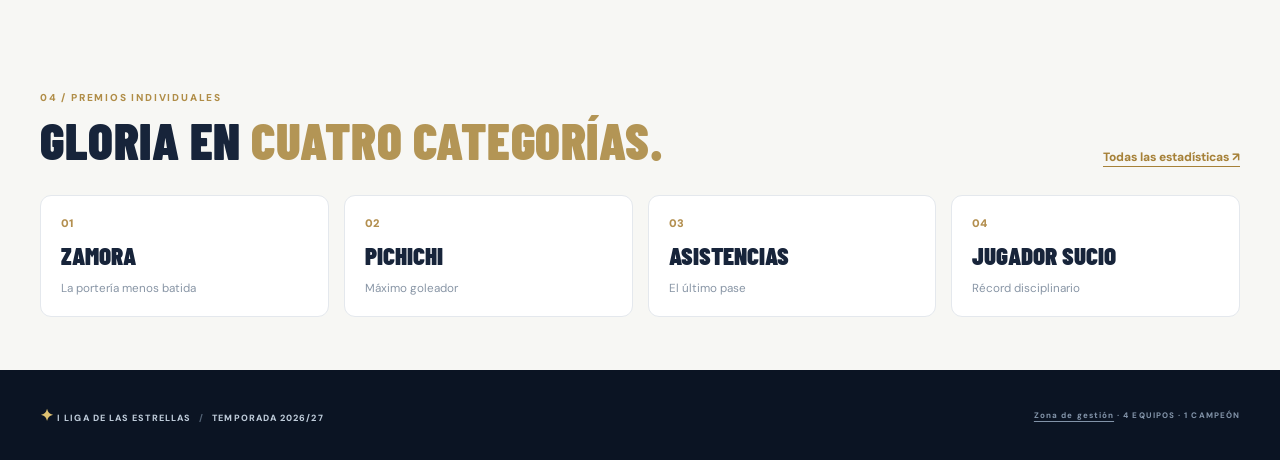
==== commit 1059f6e2: "Actualizar asistencias y podio Pichichi" ====
--- a/index.html
+++ b/index.html
@@ -10,7 +10,7 @@
 <link rel="preconnect" href="https://fonts.googleapis.com"><link rel="preconnect" href="https://fonts.gstatic.com" crossorigin>
 <link href="https://fonts.googleapis.com/css2?family=Barlow+Condensed:wght@500;600;700;800;900&family=DM+Sans:wght@400;500;600;700;800&display=swap" rel="stylesheet">
 <link rel="stylesheet" href="styles.css?v=j1-20261123"><link rel="stylesheet" href="site.css?v=j1-20261123">
-<script src="data.js?v=j1-20261123" defer></script><script src="core.js?v=sorteo-1" defer></script><script src="site.js?v=sorteo-1" defer></script>
+<script src="data.js?v=j1-assistencias-2" defer></script><script src="core.js?v=sorteo-1" defer></script><script src="site.js?v=sorteo-1" defer></script>
 </head><body data-page="inicio">
 <div class="announcement"><span class="pulse"></span> TEMPORADA 2026/27 <span class="announcement-line"></span> I EDICIÓN DEL CAMPEONATO</div>
 <header class="site-header"><div class="container header-inner">
--- a/styles.css
+++ b/styles.css
@@ -14,3 +14,5 @@
 .ranking-table.zamora-table th:nth-child(2){width:42%}
 .ranking-table.zamora-table th:nth-child(4),.ranking-table.zamora-table td:nth-child(4){width:42px;text-align:right;font-weight:800}
 @media(max-width:560px){.ranking-table.zamora-table th,.ranking-table.zamora-table td{padding-left:6px;padding-right:6px}.ranking-table.zamora-table th:first-child,.ranking-table.zamora-table td:first-child{padding-left:12px;width:35px}.ranking-table.zamora-table th:last-child,.ranking-table.zamora-table td:last-child{padding-right:12px;width:60px}}
+
+.pichichi-podium .award-name{margin-top:20px}.pichichi-podium .award-divider{margin:12px 0}.pichichi-podium-list{list-style:none;padding:0;margin:10px 0 0;display:grid;gap:8px}.pichichi-podium-list li{display:flex;align-items:center;gap:7px;padding:7px 8px;background:#0b1b30bb;border:1px solid #ffffff30;border-radius:7px;font-size:11px;line-height:1.1}.pichichi-podium-list .podium-place{color:var(--award);font-weight:900}.pichichi-podium-list .podium-player{flex:1;min-width:0;font-weight:800;overflow-wrap:anywhere}.pichichi-podium-list .podium-player small{display:block;color:#c7d8df;font-size:9px;margin-top:3px}.pichichi-podium-list strong{white-space:nowrap;color:var(--award);font-size:10px}.pichichi-podium-list .podium-empty{color:#d5e0e8}.ranking-scroll{overflow-x:auto}.ranking-table.pichichi-table{min-width:510px}.ranking-table.pichichi-table th:nth-child(2){width:42%}.ranking-table.pichichi-table th:nth-child(3),.ranking-table.pichichi-table th:nth-child(4),.ranking-table.pichichi-table th:nth-child(5){width:47px;text-align:right}.ranking-table.pichichi-table th:last-child,.ranking-table.pichichi-table td:last-child{width:65px;text-align:right;padding-right:16px}.ranking-table.pichichi-table td:nth-child(n+3){text-align:right;font-weight:800}.ranking-table.pichichi-table td{padding-top:11px;padding-bottom:11px}
